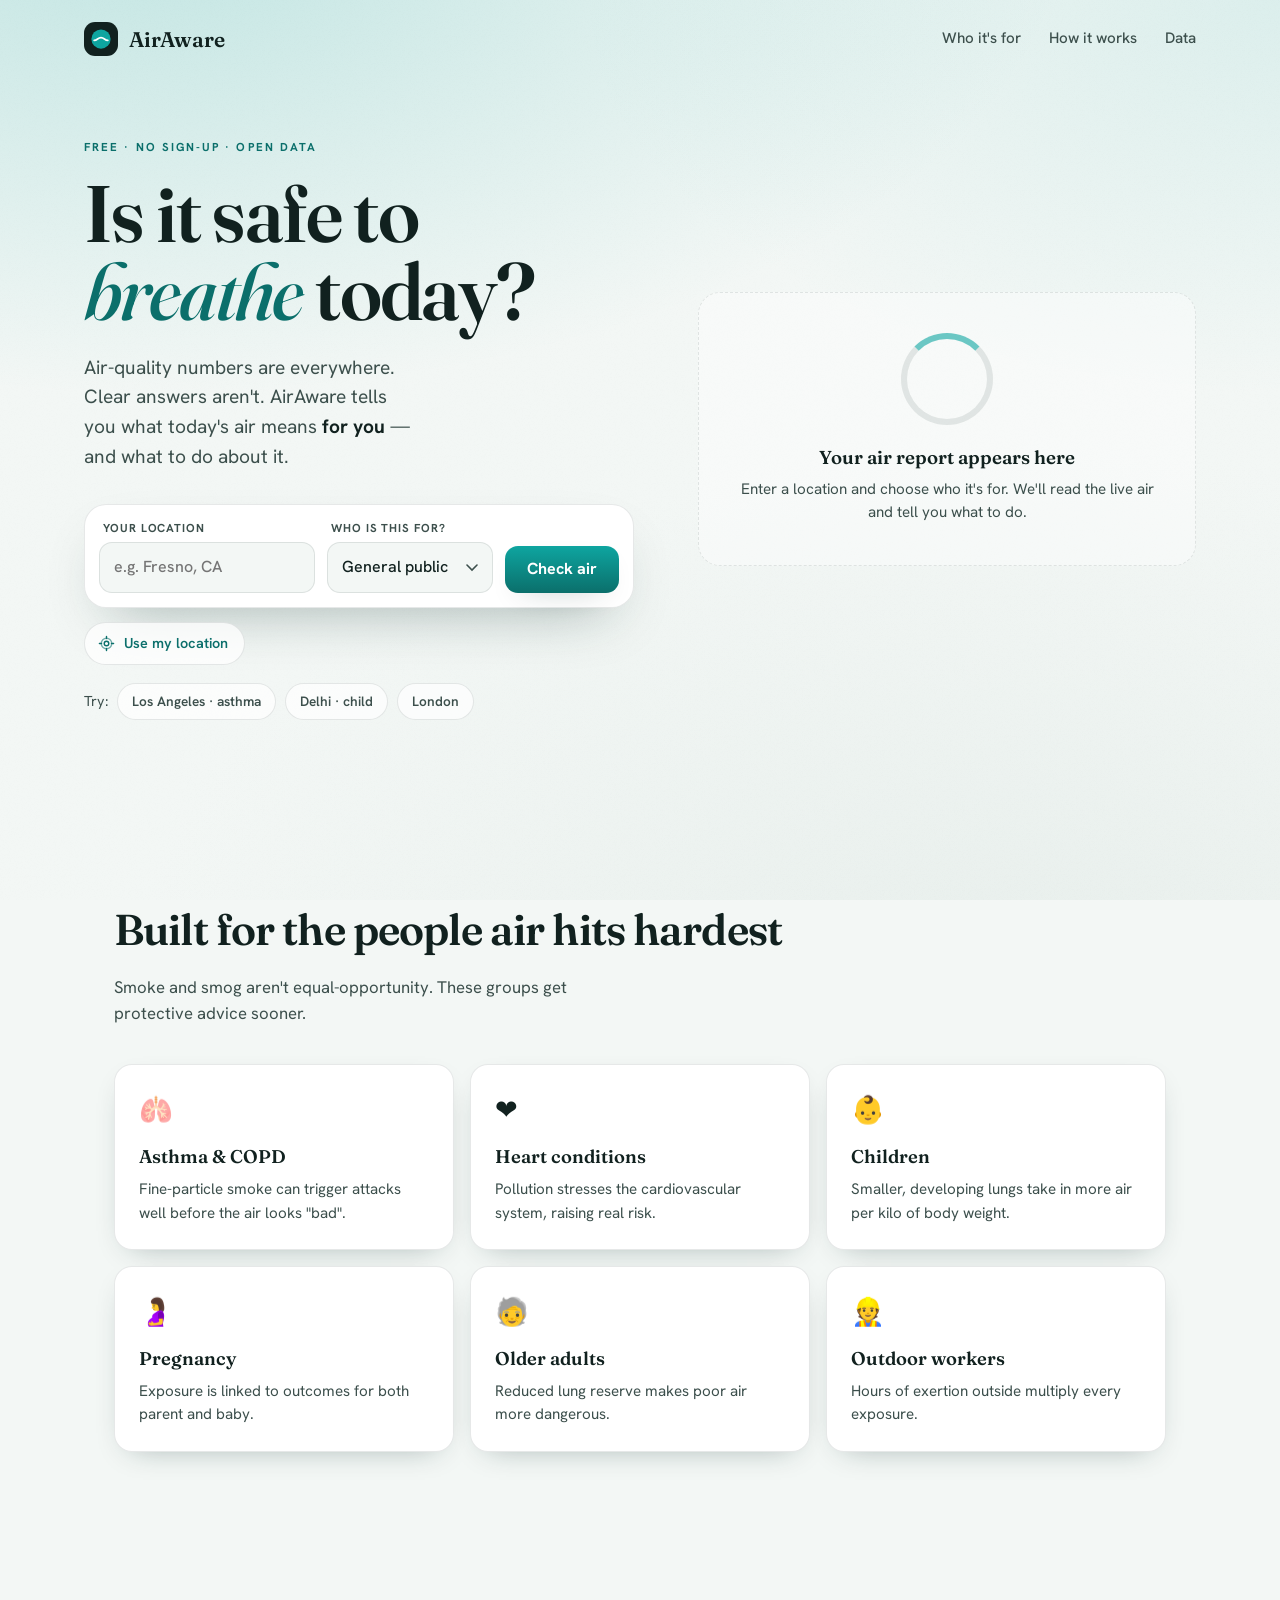
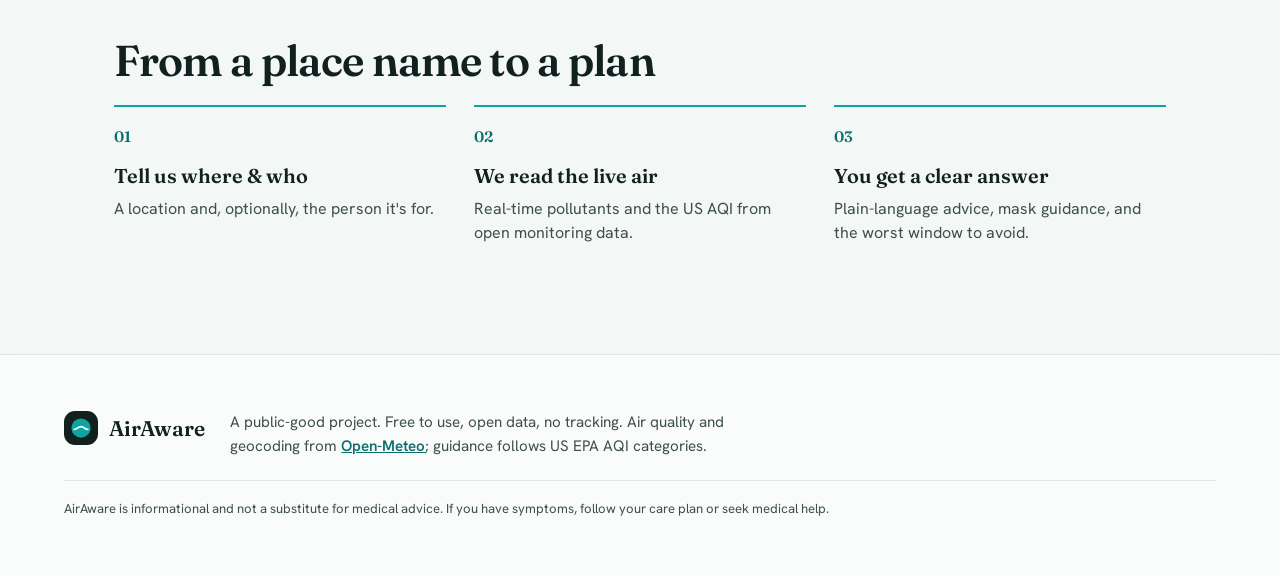
==== docs/standalone.html @ 077fd230 "AirAware: client-side static site for free GitHub Pages hosting Port the app to a fully client-side " ====
<!DOCTYPE html>
<html lang="en">
<head>
  <meta charset="UTF-8" />
  <meta name="viewport" content="width=device-width, initial-scale=1.0" />
  <title>AirAware — Is it safe to breathe today?</title>
  <meta name="description" content="Personalized, plain-language air-quality advice for the people smoke and smog hurt most. Free, no sign-up." />
  <link rel="preconnect" href="https://fonts.googleapis.com" />
  <link rel="preconnect" href="https://fonts.gstatic.com" crossorigin />
  <link href="https://fonts.googleapis.com/css2?family=Fraunces:opsz,wght@9..144,400;9..144,500;9..144,600;9..144,9..144,700&family=Hanken+Grotesk:wght@400;500;600;700&display=swap" rel="stylesheet" />
  <style>
/* AirAware — "calm clarity" aesthetic.
   Editorial serif display (Fraunces) + clean grotesque body (Hanken Grotesk),
   an atmospheric living-air background, and a result card that takes on the
   real AQI category colour. */

:root {
  --ink: #11211f;
  --ink-soft: #3c4f4c;
  --paper: #f3f7f5;
  --paper-2: #e8efec;
  --card: #ffffff;
  --line: rgba(17, 33, 31, 0.10);
  --teal: #0ea5a0;
  --teal-deep: #0b6f6b;
  --shadow: 0 24px 60px -28px rgba(11, 47, 44, 0.42);
  --shadow-sm: 0 10px 30px -18px rgba(11, 47, 44, 0.45);
  --radius: 22px;

  /* AQI category palette (US EPA) */
  --aqi-good: #2f9e6b;
  --aqi-moderate: #d9a400;
  --aqi-usg: #ef8a32;
  --aqi-unhealthy: #e0524f;
  --aqi-veryunhealthy: #8a63d2;
  --aqi-hazardous: #9a4d4a;

  /* current accent — overridden when a result loads */
  --accent: var(--teal);
  --accent-tint: rgba(14, 165, 160, 0.12);
}

* { box-sizing: border-box; }

html { scroll-behavior: smooth; }

body {
  margin: 0;
  font-family: "Hanken Grotesk", system-ui, sans-serif;
  color: var(--ink);
  background: var(--paper);
  line-height: 1.55;
  -webkit-font-smoothing: antialiased;
  overflow-x: hidden;
  position: relative;
  min-height: 100vh;
}

/* Atmospheric background that subtly shifts toward the accent colour */
body::before {
  content: "";
  position: fixed;
  inset: 0;
  z-index: -2;
  background:
    radial-gradient(120% 90% at 12% -10%, color-mix(in srgb, var(--accent) 22%, transparent), transparent 60%),
    radial-gradient(100% 80% at 100% 0%, rgba(14, 165, 160, 0.10), transparent 55%),
    radial-gradient(140% 120% at 80% 110%, var(--paper-2), transparent 50%),
    var(--paper);
  transition: background 1.1s ease;
}
/* Fine grain for depth */
body::after {
  content: "";
  position: fixed;
  inset: 0;
  z-index: -1;
  opacity: 0.5;
  pointer-events: none;
  background-image: url("data:image/svg+xml,%3Csvg xmlns='http://www.w3.org/2000/svg' width='140' height='140'%3E%3Cfilter id='n'%3E%3CfeTurbulence type='fractalNoise' baseFrequency='0.85' numOctaves='2'/%3E%3C/filter%3E%3Crect width='100%25' height='100%25' filter='url(%23n)' opacity='0.035'/%3E%3C/svg%3E");
}

/* Drifting "air" particles */
.air-field { position: fixed; inset: 0; z-index: -1; pointer-events: none; }
.air-field span {
  position: absolute;
  bottom: -8vh;
  width: 10px; height: 10px;
  border-radius: 50%;
  background: radial-gradient(circle at 35% 30%, #fff, color-mix(in srgb, var(--accent) 55%, #fff) 80%);
  opacity: 0.0;
  filter: blur(0.3px);
  animation: rise linear infinite;
}
.air-field span:nth-child(1){ left: 6%;  width: 7px;  animation-duration: 26s; animation-delay: 0s; }
.air-field span:nth-child(2){ left: 18%; width: 12px; animation-duration: 34s; animation-delay: 4s; }
.air-field span:nth-child(3){ left: 29%; width: 5px;  animation-duration: 22s; animation-delay: 9s; }
.air-field span:nth-child(4){ left: 41%; width: 9px;  animation-duration: 30s; animation-delay: 2s; }
.air-field span:nth-child(5){ left: 53%; width: 6px;  animation-duration: 38s; animation-delay: 6s; }
.air-field span:nth-child(6){ left: 64%; width: 11px; animation-duration: 28s; animation-delay: 12s; }
.air-field span:nth-child(7){ left: 73%; width: 5px;  animation-duration: 24s; animation-delay: 3s; }
.air-field span:nth-child(8){ left: 82%; width: 8px;  animation-duration: 33s; animation-delay: 8s; }
.air-field span:nth-child(9){ left: 90%; width: 6px;  animation-duration: 21s; animation-delay: 11s; }
.air-field span:nth-child(10){left: 96%; width: 10px; animation-duration: 36s; animation-delay: 5s; }
@keyframes rise {
  0%   { transform: translateY(0) translateX(0); opacity: 0; }
  10%  { opacity: 0.55; }
  90%  { opacity: 0.4; }
  100% { transform: translateY(-118vh) translateX(28px); opacity: 0; }
}

/* ---------- Header ---------- */
.site-header {
  display: flex; align-items: center; justify-content: space-between;
  padding: 22px clamp(20px, 5vw, 64px);
  max-width: 1240px; margin: 0 auto;
}
.brand { display: inline-flex; align-items: center; gap: 11px; text-decoration: none; color: var(--ink); }
.brand-mark { width: 34px; height: 34px; display: grid; place-items: center;
  background: var(--ink); border-radius: 11px; box-shadow: var(--shadow-sm); }
.brand-mark svg { width: 22px; height: 22px; }
.brand-mark circle { fill: var(--accent); transition: fill .8s ease; }
.brand-mark path { stroke: #fff; stroke-width: 2.4; fill: none; stroke-linecap: round; }
.brand-name { font-family: "Fraunces", serif; font-weight: 600; font-size: 1.32rem; letter-spacing: -0.01em; }
.site-nav { display: flex; gap: 28px; }
.site-nav a { text-decoration: none; color: var(--ink-soft); font-weight: 500; font-size: 0.95rem;
  position: relative; transition: color .2s; }
.site-nav a::after { content:""; position:absolute; left:0; bottom:-5px; height:2px; width:0;
  background: var(--accent); transition: width .25s ease; }
.site-nav a:hover { color: var(--ink); }
.site-nav a:hover::after { width: 100%; }

/* ---------- Hero ---------- */
.hero {
  max-width: 1240px; margin: 0 auto;
  padding: clamp(28px, 5vw, 60px) clamp(20px, 5vw, 64px) clamp(48px, 7vw, 96px);
  display: grid; grid-template-columns: 1.05fr 0.95fr; gap: clamp(28px, 5vw, 72px);
  align-items: center;
}
.eyebrow {
  text-transform: uppercase; letter-spacing: 0.18em; font-size: 0.72rem;
  font-weight: 700; color: var(--teal-deep); margin: 0 0 18px;
  opacity: 0; animation: fade-up .7s ease .05s forwards;
}
.display {
  font-family: "Fraunces", serif; font-weight: 600;
  font-size: clamp(2.7rem, 6.4vw, 5rem); line-height: 0.98; letter-spacing: -0.02em;
  margin: 0 0 22px;
  opacity: 0; animation: fade-up .8s ease .12s forwards;
}
.display em { font-style: italic; font-weight: 500; color: var(--teal-deep);
  font-variation-settings: "opsz" 120; }
.lede {
  font-size: clamp(1.04rem, 1.5vw, 1.22rem); color: var(--ink-soft);
  max-width: 30ch; margin: 0 0 32px;
  opacity: 0; animation: fade-up .8s ease .2s forwards;
}
.lede strong { color: var(--ink); }

.checker {
  display: grid; grid-template-columns: 1.3fr 1fr auto; gap: 12px;
  background: var(--card); padding: 14px; border-radius: var(--radius);
  border: 1px solid var(--line); box-shadow: var(--shadow);
  opacity: 0; animation: fade-up .8s ease .28s forwards;
}
.field { display: flex; flex-direction: column; gap: 6px; text-align: left; min-width: 0; }
.field label { font-size: 0.72rem; font-weight: 700; text-transform: uppercase;
  letter-spacing: 0.08em; color: var(--ink-soft); padding-left: 4px; }
.field input, .field select {
  font: inherit; font-weight: 500; color: var(--ink);
  border: 1px solid var(--line); background: var(--paper);
  border-radius: 13px; padding: 12px 14px; width: 100%;
  transition: border-color .2s, box-shadow .2s; appearance: none;
}
.field select {
  background-image: url("data:image/svg+xml,%3Csvg xmlns='http://www.w3.org/2000/svg' width='12' height='8'%3E%3Cpath d='M1 1l5 5 5-5' stroke='%233c4f4c' stroke-width='1.6' fill='none' stroke-linecap='round'/%3E%3C/svg%3E");
  background-repeat: no-repeat; background-position: right 14px center; padding-right: 34px;
}
.field input:focus, .field select:focus {
  outline: none; border-color: var(--accent);
  box-shadow: 0 0 0 4px var(--accent-tint);
}
.btn-check {
  align-self: end; display: inline-flex; align-items: center; gap: 9px;
  font: inherit; font-weight: 700; color: #fff; cursor: pointer;
  background: linear-gradient(180deg, var(--teal), var(--teal-deep));
  border: none; border-radius: 13px; padding: 13px 22px; height: 47px;
  box-shadow: var(--shadow-sm); transition: transform .15s ease, filter .2s;
  white-space: nowrap;
}
.btn-check:hover { transform: translateY(-2px); filter: brightness(1.05); }
.btn-check:active { transform: translateY(0); }
.btn-spin {
  width: 16px; height: 16px; border-radius: 50%;
  border: 2px solid rgba(255,255,255,0.45); border-top-color: #fff;
  display: none; animation: spin .7s linear infinite;
}
body[data-state="loading"] .btn-spin { display: inline-block; }
body[data-state="loading"] .btn-label { opacity: 0.85; }
@keyframes spin { to { transform: rotate(360deg); } }

.locate-row { display: flex; align-items: center; flex-wrap: wrap; gap: 12px; margin-top: 14px;
  opacity: 0; animation: fade-up .8s ease .32s forwards; }
.btn-locate {
  display: inline-flex; align-items: center; gap: 9px;
  font: inherit; font-size: 0.9rem; font-weight: 600; color: var(--teal-deep);
  background: rgba(255,255,255,0.75); border: 1px solid var(--line);
  border-radius: 999px; padding: 9px 16px 9px 13px; cursor: pointer;
  transition: all .18s ease;
}
.btn-locate:hover { background: #fff; border-color: var(--accent); transform: translateY(-1px); box-shadow: var(--shadow-sm); }
.loc-ico { width: 17px; height: 17px; fill: none; stroke: var(--teal-deep); stroke-width: 2; stroke-linecap: round; }
.loc-ico .loc-ring { opacity: 0.55; }
.btn-locate.is-busy .loc-ico { animation: spin 1s linear infinite; }
.btn-locate.is-busy { pointer-events: none; opacity: 0.8; }
.locate-hint { font-size: 0.85rem; color: var(--ink-soft); }

.quick { display: flex; align-items: center; flex-wrap: wrap; gap: 9px; margin-top: 18px;
  font-size: 0.9rem; color: var(--ink-soft);
  opacity: 0; animation: fade-up .8s ease .36s forwards; }
.chip {
  font: inherit; font-size: 0.85rem; font-weight: 600; color: var(--ink-soft);
  background: rgba(255,255,255,0.7); border: 1px solid var(--line);
  border-radius: 999px; padding: 7px 14px; cursor: pointer;
  transition: all .18s ease;
}
.chip:hover { color: var(--ink); border-color: var(--accent); background: #fff; transform: translateY(-1px); }

/* ---------- Result card ---------- */
.hero-result { opacity: 0; animation: fade-up .9s ease .42s forwards; }

.result-placeholder {
  border: 1.5px dashed var(--line); border-radius: var(--radius);
  background: rgba(255,255,255,0.4); backdrop-filter: blur(2px);
  padding: 40px 34px; text-align: center; color: var(--ink-soft);
}
.result-placeholder .ph-ring {
  width: 92px; height: 92px; margin: 0 auto 18px; border-radius: 50%;
  border: 6px solid var(--line);
  border-top-color: color-mix(in srgb, var(--teal) 60%, transparent);
  animation: spin 3.2s linear infinite;
}
.result-placeholder h3 { font-family: "Fraunces", serif; font-weight: 600; margin: 0 0 6px; color: var(--ink); }
.result-placeholder p { margin: 0; font-size: 0.95rem; }

.card {
  background: var(--card); border-radius: var(--radius);
  border: 1px solid var(--line); box-shadow: var(--shadow);
  overflow: hidden; animation: card-in .55s cubic-bezier(.2,.7,.2,1) both;
}
@keyframes card-in { from { opacity: 0; transform: translateY(16px) scale(.985); } to { opacity: 1; transform: none; } }

.card-top {
  display: flex; gap: 22px; align-items: center;
  padding: 26px 28px;
  background:
    linear-gradient(180deg, color-mix(in srgb, var(--accent) 14%, #fff), #fff);
  border-bottom: 1px solid var(--line);
}
.gauge { position: relative; flex: 0 0 auto; width: 116px; height: 116px; }
.gauge svg { width: 100%; height: 100%; transform: rotate(-90deg); }
.gauge .track { fill: none; stroke: var(--accent-tint); stroke-width: 11; }
.gauge .value { fill: none; stroke: var(--accent); stroke-width: 11; stroke-linecap: round;
  transition: stroke-dashoffset 1s cubic-bezier(.2,.8,.2,1); }
.gauge-num {
  position: absolute; inset: 0; display: grid; place-content: center; text-align: center;
}
.gauge-num b { font-family: "Fraunces", serif; font-size: 2.1rem; font-weight: 600; line-height: 1; }
.gauge-num small { display: block; font-size: 0.62rem; letter-spacing: 0.14em;
  text-transform: uppercase; color: var(--ink-soft); margin-top: 3px; }
.card-head h2 { margin: 0 0 4px; font-size: 1.06rem; font-weight: 700; }
.card-head .place { color: var(--ink-soft); }
.category-pill {
  display: inline-block; margin-top: 12px; padding: 5px 13px; border-radius: 999px;
  font-size: 0.8rem; font-weight: 700; color: #fff;
  background: var(--accent); box-shadow: var(--shadow-sm);
}

.card-body { padding: 22px 28px 26px; }
.headline { font-family: "Fraunces", serif; font-size: 1.28rem; font-weight: 600;
  margin: 0 0 10px; letter-spacing: -0.01em; }
.action { margin: 0 0 18px; color: var(--ink-soft); }
.meta { display: flex; flex-wrap: wrap; gap: 10px; margin-bottom: 18px; }
.tag {
  display: inline-flex; align-items: center; gap: 7px;
  font-size: 0.85rem; font-weight: 600; color: var(--ink-soft);
  background: var(--paper); border: 1px solid var(--line);
  padding: 8px 13px; border-radius: 12px;
}
.tag.mask { color: #7a2e2c; background: #fdeceb; border-color: #f6cfcd; }
.tag .dot { width: 9px; height: 9px; border-radius: 50%; background: var(--accent); }

.bars { display: grid; gap: 10px; margin-top: 4px; }
.bar-row { display: grid; grid-template-columns: 116px 1fr 56px; align-items: center; gap: 12px; }
.bar-row .name { font-size: 0.78rem; color: var(--ink-soft); font-weight: 600; }
.bar-track { height: 9px; background: var(--paper-2); border-radius: 999px; overflow: hidden; }
.bar-fill { display: block; height: 100%; border-radius: 999px; width: 0; min-width: 6px;
  background: linear-gradient(90deg, color-mix(in srgb, var(--accent) 50%, #fff), var(--accent));
  transition: width .9s cubic-bezier(.2,.8,.2,1); }
.bar-row .val { font-size: 0.76rem; color: var(--ink-soft); text-align: right; font-variant-numeric: tabular-nums; }
.bars-title { font-size: 0.72rem; text-transform: uppercase; letter-spacing: 0.1em;
  font-weight: 700; color: var(--ink-soft); margin: 4px 0 12px; }

.card-foot { font-size: 0.78rem; color: var(--ink-soft); padding: 14px 28px 22px; border-top: 1px solid var(--line); }

.error-card {
  background: #fff; border: 1px solid #f3d4d2; border-left: 5px solid var(--aqi-unhealthy);
  border-radius: 16px; padding: 22px 24px; box-shadow: var(--shadow-sm);
  animation: card-in .4s ease both;
}
.error-card h3 { margin: 0 0 6px; font-family: "Fraunces", serif; color: #8a2b29; }
.error-card p { margin: 0; color: var(--ink-soft); }

/* ---------- Sections ---------- */
section.who, section.how { max-width: 1180px; margin: 0 auto; padding: clamp(40px, 7vw, 88px) clamp(20px, 5vw, 64px); }
.section-title { font-family: "Fraunces", serif; font-weight: 600; letter-spacing: -0.02em;
  font-size: clamp(1.8rem, 3.4vw, 2.7rem); margin: 0 0 10px; }
.section-sub { color: var(--ink-soft); max-width: 56ch; margin: 0 0 38px; font-size: 1.05rem; }

.who-grid { list-style: none; padding: 0; margin: 0;
  display: grid; grid-template-columns: repeat(3, 1fr); gap: 16px; }
.who-grid li { background: var(--card); border: 1px solid var(--line); border-radius: 18px;
  padding: 24px; box-shadow: var(--shadow-sm); transition: transform .2s ease, box-shadow .2s ease; }
.who-grid li:hover { transform: translateY(-4px); box-shadow: var(--shadow); }
.who-ico { font-size: 1.7rem; }
.who-grid h3 { font-family: "Fraunces", serif; font-weight: 600; margin: 12px 0 6px; font-size: 1.15rem; }
.who-grid p { margin: 0; color: var(--ink-soft); font-size: 0.95rem; }

.steps { list-style: none; padding: 0; margin: 0;
  display: grid; grid-template-columns: repeat(3, 1fr); gap: 28px; counter-reset: s; }
.steps li { position: relative; padding-top: 18px; border-top: 2px solid var(--accent); }
.step-n { font-family: "Fraunces", serif; font-weight: 600; color: var(--teal-deep); font-size: 0.95rem; }
.steps h3 { font-family: "Fraunces", serif; font-weight: 600; margin: 10px 0 6px; font-size: 1.25rem; }
.steps p { margin: 0; color: var(--ink-soft); }

/* ---------- Footer ---------- */
.site-footer { border-top: 1px solid var(--line); background: rgba(255,255,255,0.55); backdrop-filter: blur(4px);
  margin-top: 20px; padding: clamp(34px, 5vw, 56px) clamp(20px, 5vw, 64px); }
.foot-main { max-width: 1180px; margin: 0 auto; display: flex; gap: 26px; align-items: flex-start; flex-wrap: wrap; }
.brand--foot { flex: 0 0 auto; }
.foot-note { margin: 0; max-width: 60ch; color: var(--ink-soft); font-size: 0.95rem; }
.foot-note a { color: var(--teal-deep); font-weight: 600; }
.disclaimer { max-width: 1180px; margin: 22px auto 0; font-size: 0.82rem; color: var(--ink-soft);
  border-top: 1px solid var(--line); padding-top: 18px; }

@keyframes fade-up { from { opacity: 0; transform: translateY(14px); } to { opacity: 1; transform: none; } }

/* ---------- Responsive ---------- */
@media (max-width: 900px) {
  .hero { grid-template-columns: 1fr; }
  .checker { grid-template-columns: 1fr 1fr; }
  .btn-check { grid-column: 1 / -1; justify-content: center; }
  .who-grid, .steps { grid-template-columns: 1fr 1fr; }
  .site-nav { display: none; }
}
@media (max-width: 560px) {
  .checker { grid-template-columns: 1fr; }
  .who-grid, .steps { grid-template-columns: 1fr; }
  .bar-row { grid-template-columns: 92px 1fr 48px; }
  .card-top { flex-direction: column; text-align: center; }
}

@media (prefers-reduced-motion: reduce) {
  *, *::before, *::after { animation-duration: .001s !important; transition-duration: .001s !important; }
  .air-field { display: none; }
}

</style>
  <link rel="icon" href="data:image/svg+xml,%3Csvg xmlns='http://www.w3.org/2000/svg' viewBox='0 0 32 32'%3E%3Ccircle cx='16' cy='16' r='14' fill='%230ea5a0'/%3E%3Cpath d='M6 18c5 0 5-4 10-4s5 4 10 4' stroke='white' stroke-width='2.4' fill='none' stroke-linecap='round'/%3E%3C/svg%3E" />
</head>
<body data-state="idle">
  <div class="air-field" aria-hidden="true">
    <span></span><span></span><span></span><span></span><span></span>
    <span></span><span></span><span></span><span></span><span></span>
  </div>

  <header class="site-header">
    <a class="brand" href="./">
      <span class="brand-mark" aria-hidden="true">
        <svg viewBox="0 0 32 32"><circle cx="16" cy="16" r="14"/><path d="M6 18c5 0 5-4 10-4s5 4 10 4"/></svg>
      </span>
      <span class="brand-name">AirAware</span>
    </a>
    <nav class="site-nav">
      <a href="#who">Who it's for</a>
      <a href="#how">How it works</a>
      <a href="#trust">Data</a>
    </nav>
  </header>

  <main>
    <section class="hero">
      <div class="hero-copy">
        <p class="eyebrow">Free · No sign-up · Open data</p>
        <h1 class="display">Is it safe to<br /><em>breathe</em> today?</h1>
        <p class="lede">
          Air-quality numbers are everywhere. Clear answers aren't. AirAware tells
          you what today's air means <strong>for you</strong> — and what to do
          about it.
        </p>

        <form id="check-form" class="checker" autocomplete="off">
          <div class="field field--place">
            <label for="location">Your location</label>
            <input id="location" name="location" type="text"
                   placeholder="e.g. Fresno, CA" required />
          </div>
          <div class="field field--group">
            <label for="group">Who is this for?</label>
            <select id="group" name="group">
              <option value="general">General public</option>
              <option value="respiratory">Asthma / COPD</option>
              <option value="heart">Heart condition</option>
              <option value="older_adult">Older adult</option>
              <option value="pregnant">Pregnant</option>
              <option value="child">Child</option>
              <option value="outdoor_worker">Outdoor worker</option>
            </select>
          </div>
          <button type="submit" class="btn-check">
            <span class="btn-label">Check air</span>
            <span class="btn-spin" aria-hidden="true"></span>
          </button>
        </form>

        <div class="locate-row">
          <button id="locate" class="btn-locate" type="button">
            <svg viewBox="0 0 24 24" aria-hidden="true" class="loc-ico">
              <circle cx="12" cy="12" r="3.2"></circle>
              <path d="M12 2v3M12 19v3M2 12h3M19 12h3"></path>
              <circle cx="12" cy="12" r="7.4" class="loc-ring"></circle>
            </svg>
            <span class="locate-label">Use my location</span>
          </button>
          <span class="locate-hint" id="locate-hint"></span>
        </div>

        <div class="quick">
          <span>Try:</span>
          <button class="chip" data-loc="Los Angeles" data-group="respiratory">Los Angeles · asthma</button>
          <button class="chip" data-loc="Delhi" data-group="child">Delhi · child</button>
          <button class="chip" data-loc="London" data-group="general">London</button>
        </div>
      </div>

      <div class="hero-result" id="result" aria-live="polite">
        <!-- The result card and placeholder are rendered here by app.js -->
      </div>
    </section>

    <section class="who" id="who">
      <h2 class="section-title">Built for the people air hits hardest</h2>
      <p class="section-sub">Smoke and smog aren't equal-opportunity. These groups get protective advice sooner.</p>
      <ul class="who-grid">
        <li><span class="who-ico">🫁</span><h3>Asthma &amp; COPD</h3><p>Fine-particle smoke can trigger attacks well before the air looks "bad".</p></li>
        <li><span class="who-ico">❤️</span><h3>Heart conditions</h3><p>Pollution stresses the cardiovascular system, raising real risk.</p></li>
        <li><span class="who-ico">👶</span><h3>Children</h3><p>Smaller, developing lungs take in more air per kilo of body weight.</p></li>
        <li><span class="who-ico">🤰</span><h3>Pregnancy</h3><p>Exposure is linked to outcomes for both parent and baby.</p></li>
        <li><span class="who-ico">🧓</span><h3>Older adults</h3><p>Reduced lung reserve makes poor air more dangerous.</p></li>
        <li><span class="who-ico">👷</span><h3>Outdoor workers</h3><p>Hours of exertion outside multiply every exposure.</p></li>
      </ul>
    </section>

    <section class="how" id="how">
      <h2 class="section-title">From a place name to a plan</h2>
      <ol class="steps">
        <li><span class="step-n">01</span><h3>Tell us where &amp; who</h3><p>A location and, optionally, the person it's for.</p></li>
        <li><span class="step-n">02</span><h3>We read the live air</h3><p>Real-time pollutants and the US AQI from open monitoring data.</p></li>
        <li><span class="step-n">03</span><h3>You get a clear answer</h3><p>Plain-language advice, mask guidance, and the worst window to avoid.</p></li>
      </ol>
    </section>
  </main>

  <footer class="site-footer" id="trust">
    <div class="foot-main">
      <div class="brand brand--foot">
        <span class="brand-mark" aria-hidden="true">
          <svg viewBox="0 0 32 32"><circle cx="16" cy="16" r="14"/><path d="M6 18c5 0 5-4 10-4s5 4 10 4"/></svg>
        </span>
        <span class="brand-name">AirAware</span>
      </div>
      <p class="foot-note">
        A public-good project. Free to use, open data, no tracking. Air quality
        and geocoding from <a href="https://open-meteo.com/" rel="noopener" target="_blank">Open-Meteo</a>;
        guidance follows US EPA AQI categories.
      </p>
    </div>
    <p class="disclaimer">
      AirAware is informational and not a substitute for medical advice. If you
      have symptoms, follow your care plan or seek medical help.
    </p>
  </footer>

  <script>
// AirAware — fully client-side. Calls free, key-less, CORS-enabled APIs
// directly from the browser so the whole app can be hosted as static files.
//
// Data: Open-Meteo (air quality + geocoding) and BigDataCloud (reverse geocode).
// The risk model mirrors src/airaware/advice.py (US EPA AQI categories with a
// one-band escalation for sensitive groups).

const GEOCODE_URL = "https://geocoding-api.open-meteo.com/v1/search";
const AIR_URL = "https://air-quality-api.open-meteo.com/v1/air-quality";
const REVERSE_URL = "https://api.bigdatacloud.net/data/reverse-geocode-client";

const POLLUTANTS = ["pm2_5", "pm10", "ozone", "nitrogen_dioxide", "sulphur_dioxide", "carbon_monoxide"];

const CONCERN_REFERENCE = {
  pm2_5: 35, pm10: 150, ozone: 100,
  nitrogen_dioxide: 200, sulphur_dioxide: 100, carbon_monoxide: 10000,
};

const POLLUTANT_NAMES = {
  pm2_5: "fine particles (PM2.5) — typical of wildfire smoke",
  pm10: "coarse particles (PM10) — dust/smoke",
  ozone: "ground-level ozone (smog)",
  nitrogen_dioxide: "nitrogen dioxide (traffic pollution)",
  sulphur_dioxide: "sulfur dioxide",
  carbon_monoxide: "carbon monoxide",
};

const COUNTRY_ALIASES = {
  uk: "GB", "u.k": "GB", britain: "GB", "great britain": "GB",
  "united kingdom": "GB", england: "GB", scotland: "GB", wales: "GB",
  usa: "US", "u.s": "US", "u.s.a": "US", america: "US", "united states": "US",
  uae: "AE", holland: "NL", "south korea": "KR", "north korea": "KP",
};

const US_STATES = {
  al: "alabama", ak: "alaska", az: "arizona", ar: "arkansas", ca: "california",
  co: "colorado", ct: "connecticut", de: "delaware", fl: "florida", ga: "georgia",
  hi: "hawaii", id: "idaho", il: "illinois", in: "indiana", ia: "iowa",
  ks: "kansas", ky: "kentucky", la: "louisiana", me: "maine", md: "maryland",
  ma: "massachusetts", mi: "michigan", mn: "minnesota", ms: "mississippi",
  mo: "missouri", mt: "montana", ne: "nebraska", nv: "nevada", nh: "new hampshire",
  nj: "new jersey", nm: "new mexico", ny: "new york", nc: "north carolina",
  nd: "north dakota", oh: "ohio", ok: "oklahoma", or: "oregon", pa: "pennsylvania",
  ri: "rhode island", sc: "south carolina", sd: "south dakota", tn: "tennessee",
  tx: "texas", ut: "utah", vt: "vermont", va: "virginia", wa: "washington",
  wv: "west virginia", wi: "wisconsin", wy: "wyoming", dc: "district of columbia",
};

// ---------- data layer ----------

class LookupError extends Error {}

async function getJSON(url) {
  const res = await fetch(url);
  if (!res.ok) throw new Error(`HTTP ${res.status}`);
  return res.json();
}

function placeLabel(p) {
  const parts = [p.name];
  if (p.admin1 && p.admin1 !== p.name) parts.push(p.admin1);
  if (p.country) parts.push(p.country);
  return parts.join(", ");
}

function candidateFields(r) {
  const out = new Set();
  ["name", "admin1", "admin2", "admin3", "country", "country_code"].forEach((k) => {
    if (r[k]) out.add(String(r[k]).toLowerCase());
  });
  return out;
}

function hintScore(hint, fields, cc) {
  hint = hint.toLowerCase().trim().replace(/\.+$/, "");
  if (!hint) return 0;
  if (fields.has(hint)) return 3;
  if (COUNTRY_ALIASES[hint] && COUNTRY_ALIASES[hint].toLowerCase() === cc) return 3;
  if (US_STATES[hint] && fields.has(US_STATES[hint])) return 3;
  for (const f of fields) if (f.includes(hint)) return 1;
  return 0;
}

function bestMatch(results, hints) {
  if (!results.length) return null;
  if (!hints.length) return results[0];
  let best = null, bestKey = [-1, -1];
  for (const r of results) {
    const fields = candidateFields(r);
    const cc = String(r.country_code || "").toLowerCase();
    const score = hints.reduce((s, h) => s + hintScore(h, fields, cc), 0);
    const key = [score, r.population || 0];
    if (key[0] > bestKey[0] || (key[0] === bestKey[0] && key[1] > bestKey[1])) {
      best = r; bestKey = key;
    }
  }
  return bestKey[0] > 0 ? best : results[0];
}

function attempts(query) {
  query = query.trim();
  if (query.includes(",")) {
    const parts = query.split(",").map((p) => p.trim()).filter(Boolean);
    return [[parts[0], parts.slice(1)]];
  }
  const toks = query.split(/\s+/);
  const out = [[query, []]];
  if (toks.length > 1) {
    out.push([toks.slice(0, -1).join(" "), [toks[toks.length - 1]]]);
    out.push([toks[0], toks.slice(1)]);
  }
  return out;
}

async function search(name) {
  const q = new URLSearchParams({ name, count: 10, language: "en", format: "json" });
  const d = await getJSON(`${GEOCODE_URL}?${q}`);
  return d.results || [];
}

async function geocode(query) {
  for (const [name, hints] of attempts(query)) {
    const results = await search(name);
    const m = bestMatch(results, hints);
    if (m) {
      return {
        name: m.name, admin1: m.admin1 || null, country: m.country_code || null,
        latitude: m.latitude, longitude: m.longitude,
      };
    }
  }
  throw new LookupError(`Couldn't find a place called “${query}”.`);
}

async function reverseGeocode(lat, lon) {
  try {
    const q = new URLSearchParams({ latitude: lat, longitude: lon, localityLanguage: "en" });
    const d = await getJSON(`${REVERSE_URL}?${q}`);
    const name = d.city || d.locality || d.principalSubdivision;
    return {
      name: name || "Your location",
      admin1: d.principalSubdivision || null,
      country: d.countryCode || null,
      latitude: lat, longitude: lon,
    };
  } catch (e) {
    return { name: "Your location", admin1: null, country: null, latitude: lat, longitude: lon };
  }
}

function dominant(pollutants) {
  let best = null, bestRatio = -1;
  for (const [k, v] of Object.entries(pollutants)) {
    if (v == null) continue;
    const ratio = v / (CONCERN_REFERENCE[k] || 100);
    if (ratio > bestRatio) { bestRatio = ratio; best = k; }
  }
  return best;
}

function peakWindow(hourly) {
  const times = hourly.time || [];
  const aqis = hourly.us_aqi || [];
  let peak = -1, peakT = null;
  for (let i = 0; i < Math.min(24, times.length); i++) {
    if (aqis[i] != null && aqis[i] > peak) { peak = aqis[i]; peakT = times[i]; }
  }
  if (peakT == null || peak <= 75) return null;
  const hh = peakT.split("T").pop();
  return `around ${hh} (US AQI ~${Math.round(peak)})`;
}

async function airQuality(lat, lon) {
  const q = new URLSearchParams({
    latitude: lat, longitude: lon,
    current: ["us_aqi", ...POLLUTANTS].join(","),
    hourly: "us_aqi", forecast_days: 1, timezone: "auto",
  });
  const d = await getJSON(`${AIR_URL}?${q}`);
  const cur = d.current || {};
  if (cur.us_aqi == null) throw new Error("No US AQI for this location.");
  const pollutants = {};
  POLLUTANTS.forEach((k) => { if (cur[k] != null) pollutants[k] = cur[k]; });
  return {
    aqi: Math.round(cur.us_aqi),
    pollutants,
    dominant_pollutant: dominant(pollutants),
    time: cur.time || "",
    peak_window: peakWindow(d.hourly || {}),
  };
}

// ---------- advice model (mirrors advice.py) ----------

const AQI_CATEGORIES = [
  [50, "Good"], [100, "Moderate"], [150, "Unhealthy for Sensitive Groups"],
  [200, "Unhealthy"], [300, "Very Unhealthy"], [500, "Hazardous"],
];
const SENSITIVE = new Set(["respiratory", "heart", "older_adult", "pregnant", "child", "outdoor_worker"]);
const RISK_ORDER = ["none", "low", "moderate", "high", "very_high", "severe"];
const RISK_ADVICE = {
  none: ["Air quality is good.", "Enjoy normal outdoor activity.", false],
  low: ["Air quality is acceptable.", "Fine for most; if you're unusually sensitive, watch for symptoms.", false],
  moderate: ["Air quality may affect you.", "Reduce prolonged or heavy outdoor exertion; take breaks indoors.", false],
  high: ["Air quality is unhealthy for you.", "Avoid outdoor exertion. Keep windows closed; run a purifier if you have one. Wear a well-fitted N95 if you must go out.", true],
  very_high: ["Air quality is very unhealthy.", "Stay indoors with windows closed and air filtered. Avoid all outdoor exertion. Wear an N95 outdoors. Have rescue medication on hand.", true],
  severe: ["Air quality is hazardous — a health emergency.", "Stay indoors with filtered air. Do not go outside unless necessary; wear an N95 if you must. Seek medical help for any breathing difficulty.", true],
};

function category(aqi) {
  for (const [upper, label] of AQI_CATEGORIES) if (aqi <= upper) return label;
  return "Hazardous";
}

function baseRisk(aqi) {
  if (aqi <= 50) return "none";
  if (aqi <= 100) return "low";
  if (aqi <= 150) return "moderate";
  if (aqi <= 200) return "high";
  if (aqi <= 300) return "very_high";
  return "severe";
}

function personalRisk(aqi, group) {
  let level = baseRisk(aqi);
  if (SENSITIVE.has(group) && level !== "severe") {
    level = RISK_ORDER[Math.min(RISK_ORDER.indexOf(level) + 1, RISK_ORDER.length - 1)];
  }
  return level;
}

function advise(reading, group) {
  const risk = personalRisk(reading.aqi, group);
  const [headline, action, wear_mask] = RISK_ADVICE[risk];
  return {
    aqi: reading.aqi,
    category: category(reading.aqi),
    group,
    risk,
    headline,
    action,
    wear_mask,
    dominant_pollutant: reading.dominant_pollutant
      ? POLLUTANT_NAMES[reading.dominant_pollutant] || reading.dominant_pollutant
      : null,
    peak_window: reading.peak_window,
    pollutants: reading.pollutants,
    observed_at: reading.time,
  };
}

async function adviceForPlace(place, group) {
  const reading = await airQuality(place.latitude, place.longitude);
  return { ...advise(reading, group), location: placeLabel(place) };
}

// ---------- rendering ----------

const CATEGORY_ACCENT = {
  "Good": ["#2f9e6b", "rgba(47,158,107,0.13)"],
  "Moderate": ["#caa000", "rgba(217,164,0,0.15)"],
  "Unhealthy for Sensitive Groups": ["#ef8a32", "rgba(239,138,50,0.15)"],
  "Unhealthy": ["#e0524f", "rgba(224,82,79,0.14)"],
  "Very Unhealthy": ["#8a63d2", "rgba(138,99,210,0.15)"],
  "Hazardous": ["#9a4d4a", "rgba(154,77,74,0.16)"],
};

const POLLUTANT_META = {
  pm2_5: ["PM2.5", 35, "µg/m³"], pm10: ["PM10", 150, "µg/m³"], ozone: ["Ozone", 100, "µg/m³"],
  nitrogen_dioxide: ["NO₂", 200, "µg/m³"], sulphur_dioxide: ["SO₂", 100, "µg/m³"],
  carbon_monoxide: ["CO", 10000, "µg/m³"],
};

const form = document.getElementById("check-form");
const resultEl = document.getElementById("result");
const locInput = document.getElementById("location");
const groupSelect = document.getElementById("group");

function setAccent(cat) {
  const [accent, tint] = CATEGORY_ACCENT[cat] || CATEGORY_ACCENT["Good"];
  document.documentElement.style.setProperty("--accent", accent);
  document.documentElement.style.setProperty("--accent-tint", tint);
}

function esc(s) {
  return String(s).replace(/[&<>"']/g, (c) =>
    ({ "&": "&amp;", "<": "&lt;", ">": "&gt;", '"': "&quot;", "'": "&#39;" }[c]));
}

function placeholder() {
  resultEl.innerHTML = `
    <div class="result-placeholder">
      <div class="ph-ring"></div>
      <h3>Your air report appears here</h3>
      <p>Enter a location and choose who it's for. We'll read the live air and tell you what to do.</p>
    </div>`;
}

function renderError(msg) {
  resultEl.innerHTML = `<div class="error-card"><h3>Hmm.</h3><p>${esc(msg)}</p></div>`;
}

function ringDash(aqi) {
  const R = 52;
  const c = 2 * Math.PI * R;
  const frac = Math.max(0.04, Math.min(1, aqi / 300));
  return { c, offset: c * (1 - frac) };
}

function groupLabel(g) {
  return ({
    general: "the general public", respiratory: "asthma / COPD", heart: "a heart condition",
    older_adult: "an older adult", pregnant: "pregnancy", child: "a child",
    outdoor_worker: "outdoor work",
  })[g] || g;
}

function pollutantBars(pollutants) {
  const rows = Object.entries(pollutants)
    .filter(([k]) => POLLUTANT_META[k])
    .map(([k, v]) => {
      const [name, ref, unit] = POLLUTANT_META[k];
      return { name, v, unit, pct: Math.max(2, Math.min(100, (v / ref) * 100)) };
    })
    .sort((a, b) => b.pct - a.pct);
  if (!rows.length) return "";
  return `
    <div class="bars-title">Pollutants (share of their concern level)</div>
    <div class="bars">
      ${rows.map((r) => `
        <div class="bar-row">
          <span class="name">${esc(r.name)}</span>
          <span class="bar-track"><span class="bar-fill" style="width:${r.pct.toFixed(0)}%"></span></span>
          <span class="val">${r.v}<span style="opacity:.6"> ${esc(r.unit)}</span></span>
        </div>`).join("")}
    </div>`;
}

function renderResult(d) {
  setAccent(d.category);
  const { c, offset } = ringDash(d.aqi);
  const maskTag = d.wear_mask ? `<span class="tag mask">😷 Wear an N95 outdoors</span>` : "";
  const domTag = d.dominant_pollutant ? `<span class="tag"><span class="dot"></span>${esc(d.dominant_pollutant)}</span>` : "";
  const peakTag = d.peak_window ? `<span class="tag">⏱ Worst ${esc(d.peak_window)}</span>` : "";

  resultEl.innerHTML = `
    <article class="card">
      <div class="card-top">
        <div class="gauge">
          <svg viewBox="0 0 120 120">
            <circle class="track" cx="60" cy="60" r="52"></circle>
            <circle class="value" cx="60" cy="60" r="52"
              stroke-dasharray="${c.toFixed(1)}" stroke-dashoffset="${c.toFixed(1)}"></circle>
          </svg>
          <div class="gauge-num"><b>${d.aqi}</b><small>US AQI</small></div>
        </div>
        <div class="card-head">
          <h2>${esc(d.location)}</h2>
          <div class="place">Air report · for ${esc(groupLabel(d.group))}</div>
          <span class="category-pill">${esc(d.category)}</span>
        </div>
      </div>
      <div class="card-body">
        <p class="headline">${esc(d.headline)}</p>
        <p class="action">${esc(d.action)}</p>
        <div class="meta">${maskTag}${domTag}${peakTag}</div>
        ${pollutantBars(d.pollutants)}
      </div>
      <div class="card-foot">Live reading${d.observed_at ? " · " + esc(d.observed_at.replace("T", " ")) : ""} · informational, not medical advice.</div>
    </article>`;

  requestAnimationFrame(() => {
    const v = resultEl.querySelector(".gauge .value");
    if (v) v.style.strokeDashoffset = offset.toFixed(1);
  });
}

// ---------- flows ----------

async function withLoading(fn) {
  document.body.dataset.state = "loading";
  try {
    renderResult(await fn());
  } catch (e) {
    if (e instanceof LookupError) renderError(e.message);
    else renderError("Couldn't reach the air-quality service. Check your connection and try again.");
  } finally {
    document.body.dataset.state = "idle";
  }
}

function check(location, group) {
  withLoading(async () => adviceForPlace(await geocode(location), group));
}

function checkCoords(lat, lon, group) {
  withLoading(async () => adviceForPlace(await reverseGeocode(lat, lon), group));
}

const locateBtn = document.getElementById("locate");
const locateHint = document.getElementById("locate-hint");

function useMyLocation() {
  if (!("geolocation" in navigator)) {
    locateHint.textContent = "Geolocation isn't supported on this device.";
    return;
  }
  locateBtn.classList.add("is-busy");
  locateHint.textContent = "Locating…";
  navigator.geolocation.getCurrentPosition(
    (pos) => {
      locateBtn.classList.remove("is-busy");
      locateHint.textContent = "";
      checkCoords(+pos.coords.latitude.toFixed(4), +pos.coords.longitude.toFixed(4), groupSelect.value);
      document.querySelector(".hero-result").scrollIntoView({ behavior: "smooth", block: "nearest" });
    },
    (err) => {
      locateBtn.classList.remove("is-busy");
      locateHint.textContent = err.code === err.PERMISSION_DENIED
        ? "Location permission denied — type a place instead."
        : "Couldn't get your location — type a place instead.";
    },
    { enableHighAccuracy: true, timeout: 10000, maximumAge: 300000 }
  );
}

locateBtn.addEventListener("click", useMyLocation);

form.addEventListener("submit", (e) => {
  e.preventDefault();
  const loc = locInput.value.trim();
  if (!loc) { locInput.focus(); return; }
  check(loc, groupSelect.value);
});

document.querySelectorAll(".chip").forEach((chip) => {
  chip.addEventListener("click", () => {
    locInput.value = chip.dataset.loc;
    groupSelect.value = chip.dataset.group;
    check(chip.dataset.loc, chip.dataset.group);
    document.querySelector(".hero-result").scrollIntoView({ behavior: "smooth", block: "nearest" });
  });
});

placeholder();

</script>
</body>
</html>
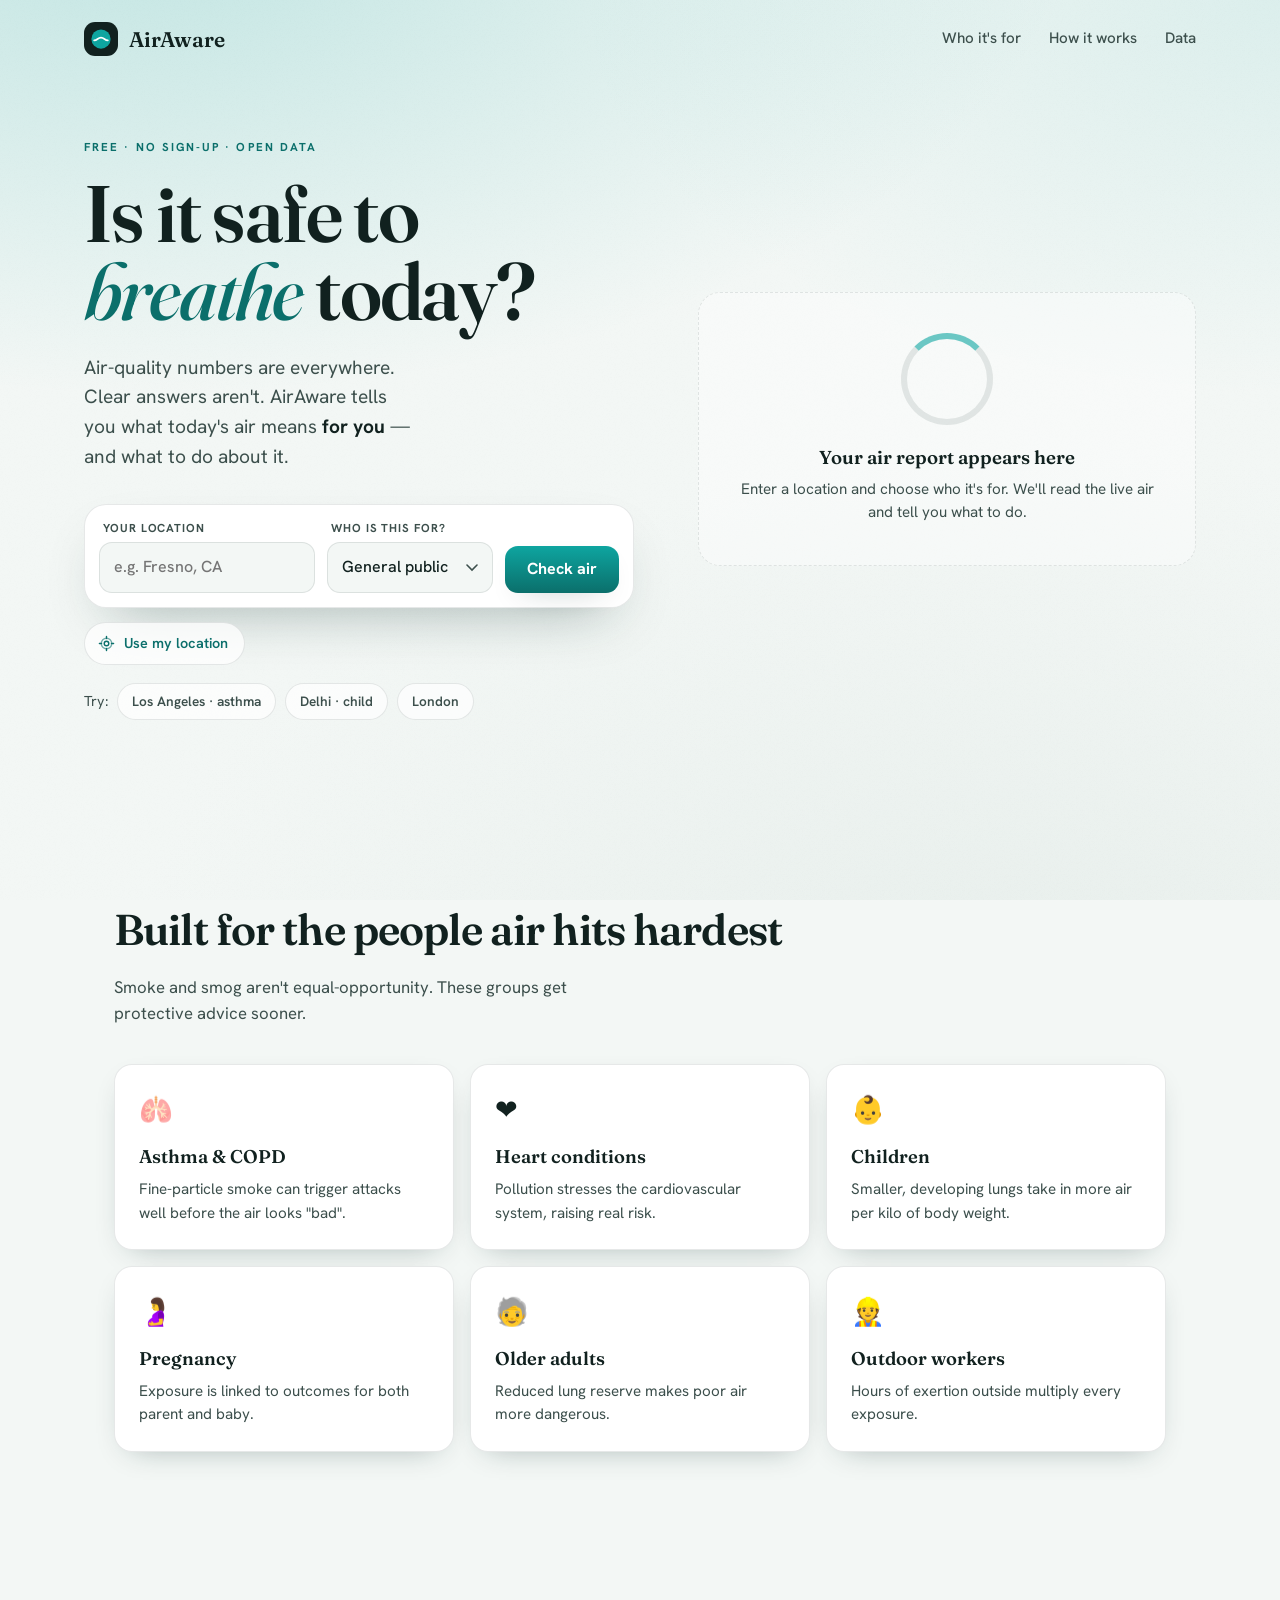
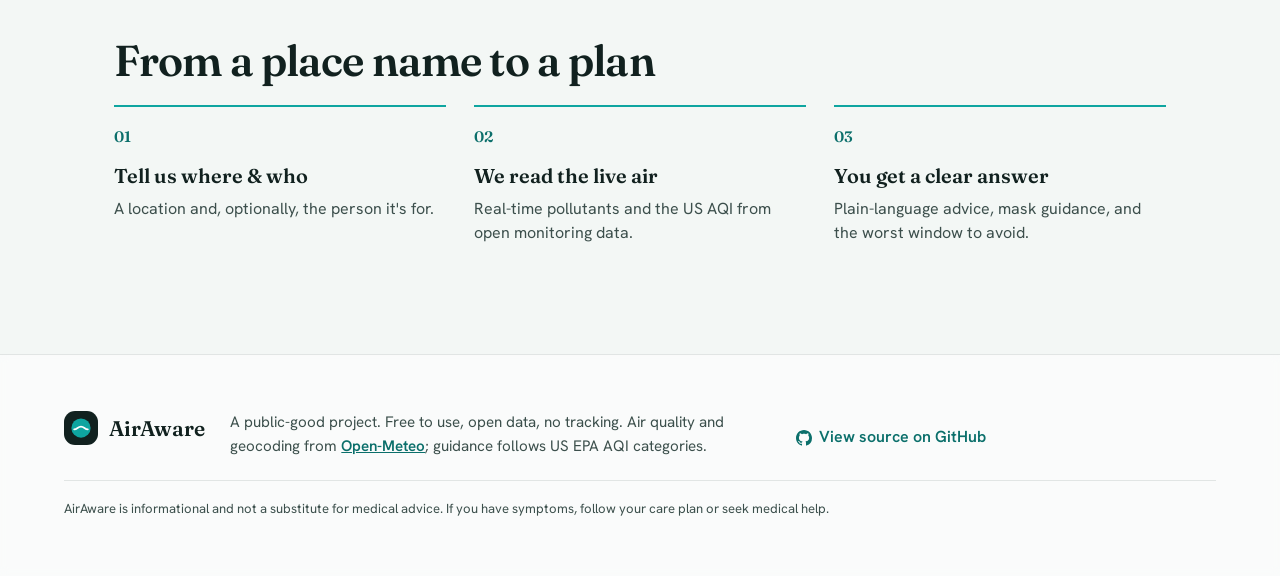
==== commit 1279b107: "Polish: social/SEO meta tags, GitHub footer link, focus-visible a11y - Add Open Graph + Twitter card" ====
--- a/docs/standalone.html
+++ b/docs/standalone.html
@@ -5,6 +5,16 @@
   <meta name="viewport" content="width=device-width, initial-scale=1.0" />
   <title>AirAware — Is it safe to breathe today?</title>
   <meta name="description" content="Personalized, plain-language air-quality advice for the people smoke and smog hurt most. Free, no sign-up." />
+  <link rel="canonical" href="https://softbrowndog.github.io/AirAware/" />
+  <meta name="theme-color" content="#0ea5a0" />
+  <meta property="og:type" content="website" />
+  <meta property="og:url" content="https://softbrowndog.github.io/AirAware/" />
+  <meta property="og:site_name" content="AirAware" />
+  <meta property="og:title" content="AirAware — Is it safe to breathe today?" />
+  <meta property="og:description" content="Personalized, plain-language air-quality advice for the people smoke and smog hurt most. Free, no sign-up, open data." />
+  <meta name="twitter:card" content="summary" />
+  <meta name="twitter:title" content="AirAware — Is it safe to breathe today?" />
+  <meta name="twitter:description" content="Personalized, plain-language air-quality advice. Free, no sign-up, open data." />
   <link rel="preconnect" href="https://fonts.googleapis.com" />
   <link rel="preconnect" href="https://fonts.gstatic.com" crossorigin />
   <link href="https://fonts.googleapis.com/css2?family=Fraunces:opsz,wght@9..144,400;9..144,500;9..144,600;9..144,9..144,700&family=Hanken+Grotesk:wght@400;500;600;700&display=swap" rel="stylesheet" />
@@ -41,6 +51,9 @@
 }
 
 * { box-sizing: border-box; }
+
+/* Clear, consistent keyboard-focus ring across all interactive elements */
+:focus-visible { outline: 3px solid var(--accent); outline-offset: 2px; border-radius: 8px; }
 
 html { scroll-behavior: smooth; }
 
@@ -340,6 +353,13 @@
 .brand--foot { flex: 0 0 auto; }
 .foot-note { margin: 0; max-width: 60ch; color: var(--ink-soft); font-size: 0.95rem; }
 .foot-note a { color: var(--teal-deep); font-weight: 600; }
+.foot-links { margin: 14px 0 0; }
+.foot-links a { display: inline-flex; align-items: center; gap: 7px; color: var(--teal-deep); font-weight: 600;
+  text-decoration: none; border-bottom: 1px solid transparent; transition: border-color .2s ease; }
+.foot-links a::before { content: ""; width: 16px; height: 16px; background: currentColor;
+  -webkit-mask: url("data:image/svg+xml,%3Csvg xmlns='http://www.w3.org/2000/svg' viewBox='0 0 16 16'%3E%3Cpath d='M8 0C3.58 0 0 3.58 0 8c0 3.54 2.29 6.53 5.47 7.59.4.07.55-.17.55-.38 0-.19-.01-.82-.01-1.49-2.01.37-2.53-.49-2.69-.94-.09-.23-.48-.94-.82-1.13-.28-.15-.68-.52-.01-.53.63-.01 1.08.58 1.23.82.72 1.21 1.87.87 2.33.66.07-.52.28-.87.51-1.07-1.78-.2-3.64-.89-3.64-3.95 0-.87.31-1.59.82-2.15-.08-.2-.36-1.02.08-2.12 0 0 .67-.21 2.2.82.64-.18 1.32-.27 2-.27.68 0 1.36.09 2 .27 1.53-1.04 2.2-.82 2.2-.82.44 1.1.16 1.92.08 2.12.51.56.82 1.27.82 2.15 0 3.07-1.87 3.75-3.65 3.95.29.25.54.73.54 1.48 0 1.07-.01 1.93-.01 2.2 0 .21.15.46.55.38A8.01 8.01 0 0016 8c0-4.42-3.58-8-8-8z'/%3E%3C/svg%3E") center/contain no-repeat;
+          mask: url("data:image/svg+xml,%3Csvg xmlns='http://www.w3.org/2000/svg' viewBox='0 0 16 16'%3E%3Cpath d='M8 0C3.58 0 0 3.58 0 8c0 3.54 2.29 6.53 5.47 7.59.4.07.55-.17.55-.38 0-.19-.01-.82-.01-1.49-2.01.37-2.53-.49-2.69-.94-.09-.23-.48-.94-.82-1.13-.28-.15-.68-.52-.01-.53.63-.01 1.08.58 1.23.82.72 1.21 1.87.87 2.33.66.07-.52.28-.87.51-1.07-1.78-.2-3.64-.89-3.64-3.95 0-.87.31-1.59.82-2.15-.08-.2-.36-1.02.08-2.12 0 0 .67-.21 2.2.82.64-.18 1.32-.27 2-.27.68 0 1.36.09 2 .27 1.53-1.04 2.2-.82 2.2-.82.44 1.1.16 1.92.08 2.12.51.56.82 1.27.82 2.15 0 3.07-1.87 3.75-3.65 3.95.29.25.54.73.54 1.48 0 1.07-.01 1.93-.01 2.2 0 .21.15.46.55.38A8.01 8.01 0 0016 8c0-4.42-3.58-8-8-8z'/%3E%3C/svg%3E") center/contain no-repeat; }
+.foot-links a:hover { border-bottom-color: var(--teal-deep); }
 .disclaimer { max-width: 1180px; margin: 22px auto 0; font-size: 0.82rem; color: var(--ink-soft);
   border-top: 1px solid var(--line); padding-top: 18px; }
 
@@ -483,6 +503,9 @@
         A public-good project. Free to use, open data, no tracking. Air quality
         and geocoding from <a href="https://open-meteo.com/" rel="noopener" target="_blank">Open-Meteo</a>;
         guidance follows US EPA AQI categories.
+      </p>
+      <p class="foot-links">
+        <a href="https://github.com/SoftBrownDog/AirAware" rel="noopener" target="_blank">View source on GitHub</a>
       </p>
     </div>
     <p class="disclaimer">
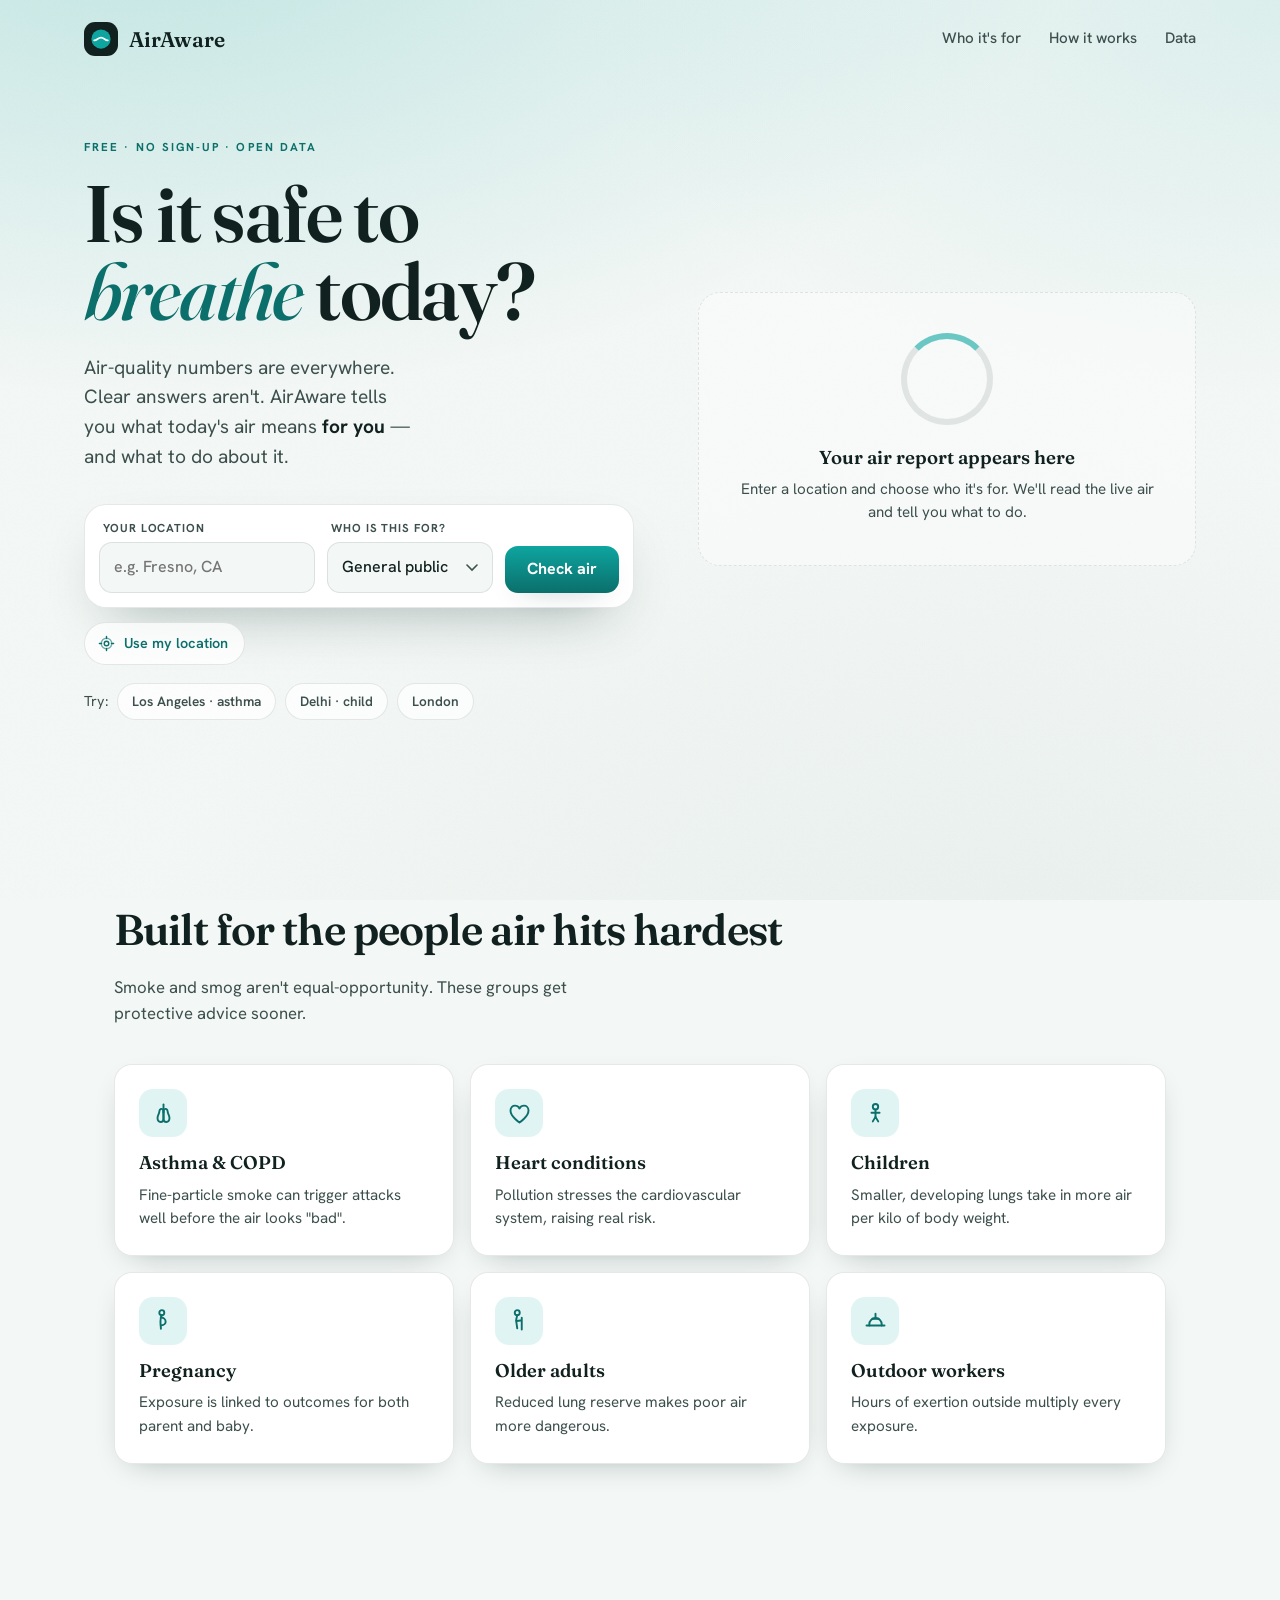
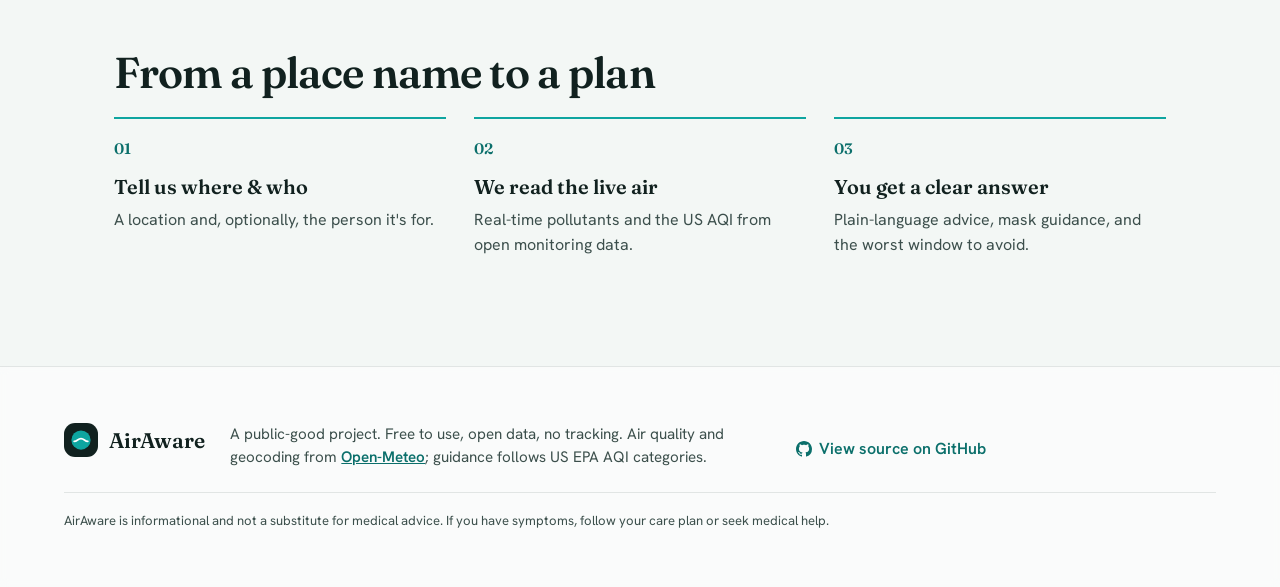
==== commit 73720097: "Phase 7: visual elevation — atmospheric system, scale dial, share card, custom icons, motion polish " ====
--- a/docs/standalone.html
+++ b/docs/standalone.html
@@ -48,6 +48,31 @@
   /* current accent — overridden when a result loads */
   --accent: var(--teal);
   --accent-tint: rgba(14, 165, 160, 0.12);
+  /* ambient haze (0 clean → ~0.8 hazardous), set per AQI category */
+  --haze: 0;
+}
+
+/* Dark mode: re-derive surfaces/ink and brighten AQI colours so category
+   text keeps WCAG AA contrast on dark cards. Honours the OS preference. */
+@media (prefers-color-scheme: dark) {
+  :root {
+    --ink: #e7efed;
+    --ink-soft: #a3b4b0;
+    --paper: #0d1715;
+    --paper-2: #15211e;
+    --card: #18241f;
+    --line: rgba(231, 239, 237, 0.14);
+    --shadow: 0 24px 60px -28px rgba(0, 0, 0, 0.65);
+    --shadow-sm: 0 10px 30px -18px rgba(0, 0, 0, 0.6);
+    --teal-deep: #3fd0c8;
+    --accent-tint: rgba(14, 165, 160, 0.22);
+    --aqi-good: #41bd82;
+    --aqi-moderate: #e9bb24;
+    --aqi-usg: #ff9f52;
+    --aqi-unhealthy: #f26d6a;
+    --aqi-veryunhealthy: #a886e2;
+    --aqi-hazardous: #cf716e;
+  }
 }
 
 * { box-sizing: border-box; }
@@ -93,8 +118,23 @@
   background-image: url("data:image/svg+xml,%3Csvg xmlns='http://www.w3.org/2000/svg' width='140' height='140'%3E%3Cfilter id='n'%3E%3CfeTurbulence type='fractalNoise' baseFrequency='0.85' numOctaves='2'/%3E%3C/filter%3E%3Crect width='100%25' height='100%25' filter='url(%23n)' opacity='0.035'/%3E%3C/svg%3E");
 }
 
-/* Drifting "air" particles */
-.air-field { position: fixed; inset: 0; z-index: -1; pointer-events: none; }
+/* V1: ambient haze that thickens toward the edges as the air worsens. The
+   centre stays clear so card text keeps full contrast. Driven by --haze. */
+.haze {
+  position: fixed; inset: 0; z-index: -1; pointer-events: none;
+  opacity: var(--haze, 0);
+  transition: opacity 1.2s ease, background 1.2s ease;
+  background:
+    radial-gradient(125% 100% at 50% 50%, transparent 42%,
+      color-mix(in srgb, var(--accent) 48%, transparent) 100%),
+    radial-gradient(100% 70% at 50% 118%,
+      color-mix(in srgb, var(--accent) 32%, transparent), transparent 60%);
+}
+
+/* Drifting "air" particles — denser, blurrier (smokier) as --haze rises */
+.air-field { position: fixed; inset: 0; z-index: -1; pointer-events: none;
+  filter: blur(calc(var(--haze) * 1.6px));
+  transition: filter 1.2s ease; }
 .air-field span {
   position: absolute;
   bottom: -8vh;
@@ -221,7 +261,7 @@
   border-radius: 999px; padding: 9px 16px 9px 13px; cursor: pointer;
   transition: all .18s ease;
 }
-.btn-locate:hover { background: #fff; border-color: var(--accent); transform: translateY(-1px); box-shadow: var(--shadow-sm); }
+.btn-locate:hover { background: var(--card); border-color: var(--accent); transform: translateY(-1px); box-shadow: var(--shadow-sm); }
 .loc-ico { width: 17px; height: 17px; fill: none; stroke: var(--teal-deep); stroke-width: 2; stroke-linecap: round; }
 .loc-ico .loc-ring { opacity: 0.55; }
 .btn-locate.is-busy .loc-ico { animation: spin 1s linear infinite; }
@@ -237,7 +277,7 @@
   border-radius: 999px; padding: 7px 14px; cursor: pointer;
   transition: all .18s ease;
 }
-.chip:hover { color: var(--ink); border-color: var(--accent); background: #fff; transform: translateY(-1px); }
+.chip:hover { color: var(--ink); border-color: var(--accent); background: var(--card); transform: translateY(-1px); }
 
 /* ---------- Result card ---------- */
 .hero-result { opacity: 0; animation: fade-up .9s ease .42s forwards; }
@@ -267,14 +307,16 @@
   display: flex; gap: 22px; align-items: center;
   padding: 26px 28px;
   background:
-    linear-gradient(180deg, color-mix(in srgb, var(--accent) 14%, #fff), #fff);
+    linear-gradient(180deg, color-mix(in srgb, var(--accent) 16%, var(--card)), var(--card));
   border-bottom: 1px solid var(--line);
 }
 .gauge { position: relative; flex: 0 0 auto; width: 116px; height: 116px; }
-.gauge svg { width: 100%; height: 100%; transform: rotate(-90deg); }
-.gauge .track { fill: none; stroke: var(--accent-tint); stroke-width: 11; }
-.gauge .value { fill: none; stroke: var(--accent); stroke-width: 11; stroke-linecap: round;
-  transition: stroke-dashoffset 1s cubic-bezier(.2,.8,.2,1); }
+.gauge svg { width: 100%; height: 100%; transform: rotate(-90deg); overflow: visible; }
+/* V2: six coloured arcs form a Good→Hazardous scale dial */
+.gauge .seg { fill: none; stroke-width: 9; opacity: 0.92; }
+.gauge .tick { stroke: var(--ink); stroke-width: 4; stroke-linecap: round;
+  filter: drop-shadow(0 0 2px rgba(255,255,255,0.9)); animation: tick-in .7s cubic-bezier(.2,.8,.2,1) both; }
+@keyframes tick-in { from { opacity: 0; } to { opacity: 1; } }
 .gauge-num {
   position: absolute; inset: 0; display: grid; place-content: center; text-align: center;
 }
@@ -283,10 +325,17 @@
   text-transform: uppercase; color: var(--ink-soft); margin-top: 3px; }
 .card-head h2 { margin: 0 0 4px; font-size: 1.06rem; font-weight: 700; }
 .card-head .place { color: var(--ink-soft); }
+.pills { display: flex; flex-wrap: wrap; gap: 8px; align-items: center; margin-top: 12px; }
 .category-pill {
-  display: inline-block; margin-top: 12px; padding: 5px 13px; border-radius: 999px;
+  display: inline-block; padding: 5px 13px; border-radius: 999px;
   font-size: 0.8rem; font-weight: 700; color: #fff;
   background: var(--accent); box-shadow: var(--shadow-sm);
+}
+/* Secondary national index, shown alongside the primary US AQI category */
+.regional-pill {
+  display: inline-block; padding: 5px 12px; border-radius: 999px;
+  font-size: 0.76rem; font-weight: 700; color: var(--teal-deep);
+  background: var(--card); border: 1px solid var(--accent);
 }
 
 .card-body { padding: 22px 28px 26px; }
@@ -301,7 +350,47 @@
   padding: 8px 13px; border-radius: 12px;
 }
 .tag.mask { color: #7a2e2c; background: #fdeceb; border-color: #f6cfcd; }
+.tag.good { color: #1f6e4a; background: #e8f6ee; border-color: #c7e8d4; }
 .tag .dot { width: 9px; height: 9px; border-radius: 50%; background: var(--accent); }
+
+/* Personalization note next to "Tuned for …" */
+.tuned-note { display: inline-block; font-size: 0.72rem; font-weight: 700;
+  color: var(--teal-deep); background: var(--accent-tint);
+  padding: 2px 8px; border-radius: 999px; margin-left: 4px; }
+
+/* Signature: cigarette-equivalent block */
+.cig { margin: 0 0 16px; padding: 16px 18px; border-radius: 16px;
+  background: linear-gradient(135deg, var(--accent-tint), color-mix(in srgb, var(--accent) 4%, var(--card)));
+  border: 1px solid color-mix(in srgb, var(--accent) 28%, var(--line)); }
+.cig-main { display: flex; align-items: center; gap: 13px; }
+.cig-ico { font-size: 1.8rem; line-height: 1; flex: 0 0 auto; }
+.cig-body { flex: 1 1 auto; min-width: 0; }
+.cig-head { font-family: "Fraunces", serif; font-size: 1.12rem; font-weight: 600; }
+.cig-head b { font-size: 1.5em; color: var(--teal-deep); }
+.cig-week { margin-top: 4px; font-size: 0.86rem; color: var(--ink-soft); }
+.cig-share {
+  flex: 0 0 auto; display: inline-flex; align-items: center; gap: 6px;
+  font: inherit; font-size: 0.82rem; font-weight: 700; color: #fff; cursor: pointer;
+  background: var(--accent); border: none; padding: 8px 13px; border-radius: 999px;
+  box-shadow: var(--shadow-sm); transition: transform .15s ease, filter .15s ease;
+}
+.cig-share:hover { transform: translateY(-1px); filter: brightness(1.05); }
+.cig-share svg { width: 15px; height: 15px; fill: none; stroke: #fff; stroke-width: 2;
+  stroke-linejoin: round; stroke-linecap: round; }
+
+/* "Why is the air like this?" + indoor strategy */
+.why { margin: 0 0 14px; color: var(--ink); font-size: 0.96rem; }
+.windows { margin: 0 0 16px; color: var(--ink); font-size: 0.96rem; }
+
+/* Tap-to-expand progressive detail (keeps the first answer simple) */
+.more { margin-top: 8px; }
+.more > summary { cursor: pointer; font-size: 0.82rem; font-weight: 600;
+  color: var(--teal-deep); list-style: none; }
+.more > summary::-webkit-details-marker { display: none; }
+.more > summary::before { content: "＋ "; font-weight: 700; }
+.more[open] > summary::before { content: "－ "; }
+.more p, .more ul { margin: 8px 0 0; font-size: 0.88rem; color: var(--ink-soft); }
+.more ul { padding-left: 18px; display: grid; gap: 5px; }
 
 .bars { display: grid; gap: 10px; margin-top: 4px; }
 .bar-row { display: grid; grid-template-columns: 116px 1fr 56px; align-items: center; gap: 12px; }
@@ -314,14 +403,47 @@
 .bars-title { font-size: 0.72rem; text-transform: uppercase; letter-spacing: 0.1em;
   font-weight: 700; color: var(--ink-soft); margin: 4px 0 12px; }
 
-.card-foot { font-size: 0.78rem; color: var(--ink-soft); padding: 14px 28px 22px; border-top: 1px solid var(--line); }
+.card-foot { font-size: 0.78rem; color: var(--ink-soft); padding: 14px 28px 20px; border-top: 1px solid var(--line); }
+.foot-disc { margin: 10px 0 0; }
+/* Trust/transparency: "where this comes from" */
+.trust > summary { cursor: pointer; font-weight: 700; color: var(--teal-deep); list-style: none; }
+.trust > summary::-webkit-details-marker { display: none; }
+.trust > summary::before { content: "＋ "; }
+.trust[open] > summary::before { content: "－ "; }
+.trust ul { margin: 10px 0 0; padding-left: 18px; display: grid; gap: 6px; }
+.trust li { font-size: 0.8rem; }
+
+/* V6: staggered reveal of result sections */
+.reveal { animation: reveal-in .5s cubic-bezier(.2,.8,.2,1) both;
+  animation-delay: calc(var(--i, 0) * 55ms); }
+@keyframes reveal-in { from { opacity: 0; transform: translateY(9px); } to { opacity: 1; transform: none; } }
+
+/* V6: shimmering skeleton while live data loads */
+.skeleton .sk {
+  background: linear-gradient(90deg,
+    var(--paper-2) 25%, color-mix(in srgb, var(--accent) 10%, var(--paper-2)) 37%, var(--paper-2) 63%);
+  background-size: 400% 100%; border-radius: 9px; animation: shimmer 1.4s ease infinite;
+}
+.skeleton .sk-gauge { width: 116px; height: 116px; border-radius: 50%; flex: 0 0 auto; }
+.skeleton .sk-head { flex: 1 1 auto; display: grid; gap: 11px; align-content: center; }
+.skeleton .sk-line { height: 13px; }
+.skeleton .w40 { width: 40%; } .skeleton .w60 { width: 60%; } .skeleton .w70 { width: 70%; }
+.skeleton .w80 { width: 80%; } .skeleton .w90 { width: 90%; }
+.skeleton .sk-pill { width: 96px; height: 24px; border-radius: 999px; }
+.skeleton .sk-block { height: 66px; border-radius: 14px; margin: 16px 0; }
+.skeleton .sk-bars { height: 130px; border-radius: 10px; margin-top: 14px; }
+.skeleton .card-body { display: grid; gap: 12px; }
+@keyframes shimmer { from { background-position: 100% 0; } to { background-position: 0 0; } }
 
 .error-card {
-  background: #fff; border: 1px solid #f3d4d2; border-left: 5px solid var(--aqi-unhealthy);
-  border-radius: 16px; padding: 22px 24px; box-shadow: var(--shadow-sm);
+  background: var(--card); border: 1px solid var(--line); border-left: 5px solid var(--aqi-unhealthy);
+  border-radius: 16px; padding: 24px 26px; box-shadow: var(--shadow-sm);
   animation: card-in .4s ease both;
 }
-.error-card h3 { margin: 0 0 6px; font-family: "Fraunces", serif; color: #8a2b29; }
+.error-card .err-ico { width: 34px; height: 34px; display: grid; place-items: center;
+  border-radius: 50%; background: color-mix(in srgb, var(--aqi-unhealthy) 16%, transparent);
+  font-size: 1.1rem; margin-bottom: 10px; }
+.error-card h3 { margin: 0 0 6px; font-family: "Fraunces", serif; color: var(--aqi-unhealthy); }
 .error-card p { margin: 0; color: var(--ink-soft); }
 
 /* ---------- Sections ---------- */
@@ -335,7 +457,10 @@
 .who-grid li { background: var(--card); border: 1px solid var(--line); border-radius: 18px;
   padding: 24px; box-shadow: var(--shadow-sm); transition: transform .2s ease, box-shadow .2s ease; }
 .who-grid li:hover { transform: translateY(-4px); box-shadow: var(--shadow); }
-.who-ico { font-size: 1.7rem; }
+.who-ico { display: inline-grid; place-items: center; width: 48px; height: 48px;
+  border-radius: 14px; background: var(--accent-tint); }
+.who-ico svg { width: 27px; height: 27px; fill: none; stroke: var(--teal-deep);
+  stroke-width: 1.7; stroke-linecap: round; stroke-linejoin: round; }
 .who-grid h3 { font-family: "Fraunces", serif; font-weight: 600; margin: 12px 0 6px; font-size: 1.15rem; }
 .who-grid p { margin: 0; color: var(--ink-soft); font-size: 0.95rem; }
 
@@ -385,10 +510,34 @@
   .air-field { display: none; }
 }
 
+/* Comfortable tap targets on touch devices (WCAG 2.5.5) */
+@media (pointer: coarse) {
+  .btn-check, .btn-locate, .chip, .field input, .field select { min-height: 44px; }
+  .more > summary, .trust > summary { display: inline-block; padding: 6px 0; }
+}
+
 </style>
   <link rel="icon" href="data:image/svg+xml,%3Csvg xmlns='http://www.w3.org/2000/svg' viewBox='0 0 32 32'%3E%3Ccircle cx='16' cy='16' r='14' fill='%230ea5a0'/%3E%3Cpath d='M6 18c5 0 5-4 10-4s5 4 10 4' stroke='white' stroke-width='2.4' fill='none' stroke-linecap='round'/%3E%3C/svg%3E" />
+  <link rel="manifest" href="manifest.webmanifest" />
+  <link rel="apple-touch-icon" href="icons/apple-touch-icon.png" />
+  <script type="application/ld+json">
+  {
+    "@context": "https://schema.org",
+    "@type": "WebApplication",
+    "name": "AirAware",
+    "url": "https://softbrowndog.github.io/AirAware/",
+    "description": "Personalized, plain-language air-quality advice for the people smoke and smog hurt most. Free, no sign-up, open data.",
+    "applicationCategory": "HealthApplication",
+    "operatingSystem": "Any",
+    "browserRequirements": "Requires JavaScript",
+    "offers": { "@type": "Offer", "price": "0", "priceCurrency": "USD" },
+    "isAccessibleForFree": true,
+    "inLanguage": "en"
+  }
+  </script>
 </head>
 <body data-state="idle">
+  <div class="haze" aria-hidden="true"></div>
   <div class="air-field" aria-hidden="true">
     <span></span><span></span><span></span><span></span><span></span>
     <span></span><span></span><span></span><span></span><span></span>
@@ -472,12 +621,30 @@
       <h2 class="section-title">Built for the people air hits hardest</h2>
       <p class="section-sub">Smoke and smog aren't equal-opportunity. These groups get protective advice sooner.</p>
       <ul class="who-grid">
-        <li><span class="who-ico">🫁</span><h3>Asthma &amp; COPD</h3><p>Fine-particle smoke can trigger attacks well before the air looks "bad".</p></li>
-        <li><span class="who-ico">❤️</span><h3>Heart conditions</h3><p>Pollution stresses the cardiovascular system, raising real risk.</p></li>
-        <li><span class="who-ico">👶</span><h3>Children</h3><p>Smaller, developing lungs take in more air per kilo of body weight.</p></li>
-        <li><span class="who-ico">🤰</span><h3>Pregnancy</h3><p>Exposure is linked to outcomes for both parent and baby.</p></li>
-        <li><span class="who-ico">🧓</span><h3>Older adults</h3><p>Reduced lung reserve makes poor air more dangerous.</p></li>
-        <li><span class="who-ico">👷</span><h3>Outdoor workers</h3><p>Hours of exertion outside multiply every exposure.</p></li>
+        <li>
+          <span class="who-ico" aria-hidden="true"><svg viewBox="0 0 24 24"><path d="M12 4v7"/><path d="M12 9c-1.2-1.7-3.7-1.5-3.7 1.3 0 2.2-1.6 3-1.6 5.8 0 2.3 1.1 3.4 2.8 3.4 1.4 0 2.5-1 2.5-2.6Z"/><path d="M12 9c1.2-1.7 3.7-1.5 3.7 1.3 0 2.2 1.6 3 1.6 5.8 0 2.3-1.1 3.4-2.8 3.4-1.4 0-2.5-1-2.5-2.6Z"/></svg></span>
+          <h3>Asthma &amp; COPD</h3><p>Fine-particle smoke can trigger attacks well before the air looks "bad".</p>
+        </li>
+        <li>
+          <span class="who-ico" aria-hidden="true"><svg viewBox="0 0 24 24"><path d="M12 20C12 20 4 14.8 4 9.3 4 6.4 6 5 8 5c1.8 0 3.3 1.2 4 2.5C12.7 6.2 14.2 5 16 5c2 0 4 1.4 4 4.3 0 5.5-8 10.7-8 10.7Z"/></svg></span>
+          <h3>Heart conditions</h3><p>Pollution stresses the cardiovascular system, raising real risk.</p>
+        </li>
+        <li>
+          <span class="who-ico" aria-hidden="true"><svg viewBox="0 0 24 24"><circle cx="12" cy="6" r="2.4"/><path d="M12 8.6v6.4"/><path d="M8.4 11.4h7.2"/><path d="M12 15l-2.4 4M12 15l2.4 4"/></svg></span>
+          <h3>Children</h3><p>Smaller, developing lungs take in more air per kilo of body weight.</p>
+        </li>
+        <li>
+          <span class="who-ico" aria-hidden="true"><svg viewBox="0 0 24 24"><circle cx="10.5" cy="5" r="2.2"/><path d="M10.5 7.2c-1.1 1.4-1.2 3.6-1.2 5.6 0 3 .4 4.6.4 6.6"/><path d="M9.6 9.4c2.4 0 4.3 1.5 4.3 3.6 0 2-1.9 3.3-4.3 3.3"/></svg></span>
+          <h3>Pregnancy</h3><p>Exposure is linked to outcomes for both parent and baby.</p>
+        </li>
+        <li>
+          <span class="who-ico" aria-hidden="true"><svg viewBox="0 0 24 24"><circle cx="10" cy="5" r="2.2"/><path d="M10 7.2c-.3 2-1 3-1 5l1 6.8"/><path d="M9.4 12.4 13 12"/><path d="M14 9.5V20"/></svg></span>
+          <h3>Older adults</h3><p>Reduced lung reserve makes poor air more dangerous.</p>
+        </li>
+        <li>
+          <span class="who-ico" aria-hidden="true"><svg viewBox="0 0 24 24"><path d="M4 16.5h16"/><path d="M6.5 16.5v-1.2a5.5 5.5 0 0 1 11 0v1.2"/><path d="M9.2 10.5h5.6"/><path d="M12 9.8V6"/></svg></span>
+          <h3>Outdoor workers</h3><p>Hours of exertion outside multiply every exposure.</p>
+        </li>
       </ul>
     </section>
 
@@ -542,6 +709,41 @@
   carbon_monoxide: "carbon monoxide",
 };
 
+// Per-group pollutant emphasis (mirrors data.GROUP_POLLUTANT_WEIGHTS). A "mild
+// nudge": only re-ranks pollutants already near the raw leader, so we never hide
+// a genuinely dominant pollutant just because it's off-profile for the group.
+const GROUP_POLLUTANT_WEIGHTS = {
+  respiratory: { ozone: 1.30, pm2_5: 1.25, nitrogen_dioxide: 1.10 },
+  heart: { pm2_5: 1.30, carbon_monoxide: 1.20, nitrogen_dioxide: 1.15 },
+  child: { pm2_5: 1.30, ozone: 1.20, nitrogen_dioxide: 1.15 },
+  pregnant: { pm2_5: 1.30, carbon_monoxide: 1.20 },
+  older_adult: { pm2_5: 1.30, ozone: 1.15 },
+  outdoor_worker: { ozone: 1.30, pm2_5: 1.20 },
+  general: {},
+};
+const NUDGE_THRESHOLD = 0.8;
+
+// Berkeley Earth: ~22 µg/m³ PM2.5 over a day ≈ one cigarette's harm.
+const CIGARETTE_PM25_PER_DAY = 22;
+
+// Plain-language causes (mirrors advice.CAUSE_TEXT).
+const CAUSE_TEXT = {
+  smoke: "Fine particles (PM2.5) dominate — typically smoke from wildfires, burning, or combustion.",
+  dust: "Coarse particles (PM10) dominate — often wind-blown dust or sand.",
+  ozone_smog: "Ground-level ozone (smog), which builds up in hot, sunny, stagnant air.",
+  traffic: "Nitrogen dioxide, mostly from traffic and combustion.",
+  industrial: "Sulfur dioxide, usually from industry or burning fossil fuels.",
+  combustion: "Carbon monoxide from combustion — traffic, heating, or fire.",
+  mixed: "A mix of everyday urban sources.",
+};
+
+const INDOOR_PLAYBOOK = [
+  "Run a HEPA purifier sized to the room (CADR near the room's area in ft²).",
+  "No purifier? A box fan with a taped-on MERV-13 filter (a Corsi-Rosenthal box) works well.",
+  "Pick one room to keep cleanest — close its door and run the filter there.",
+  "Ventilate only when outdoor air is better than indoor; otherwise keep it sealed.",
+];
+
 const COUNTRY_ALIASES = {
   uk: "GB", "u.k": "GB", britain: "GB", "great britain": "GB",
   "united kingdom": "GB", england: "GB", scotland: "GB", wales: "GB",
@@ -665,14 +867,54 @@
   }
 }
 
-function dominant(pollutants) {
-  let best = null, bestRatio = -1;
+// Group-aware dominant pollutant with the same mild-nudge rule as data.py.
+function dominant(pollutants, group = "general") {
+  const scored = [];
   for (const [k, v] of Object.entries(pollutants)) {
     if (v == null) continue;
-    const ratio = v / (CONCERN_REFERENCE[k] || 100);
-    if (ratio > bestRatio) { bestRatio = ratio; best = k; }
+    scored.push([v / (CONCERN_REFERENCE[k] || 100), k]);
+  }
+  if (!scored.length) return null;
+  let rawRatio = -1, rawLeader = null;
+  for (const [ratio, k] of scored) if (ratio > rawRatio) { rawRatio = ratio; rawLeader = k; }
+  const weights = GROUP_POLLUTANT_WEIGHTS[group] || {};
+  if (!Object.keys(weights).length || rawRatio <= 0) return rawLeader;
+  let best = rawLeader, bestScore = (weights[rawLeader] || 1) * rawRatio;
+  for (const [ratio, k] of scored) {
+    if (ratio >= NUDGE_THRESHOLD * rawRatio) {
+      const score = (weights[k] || 1) * ratio;
+      if (score > bestScore) { best = k; bestScore = score; }
+    }
   }
   return best;
+}
+
+function classifyCause(pollutants) {
+  const dom = dominant(pollutants);
+  if (dom == null) return null;
+  return {
+    pm2_5: "smoke", pm10: "dust", ozone: "ozone_smog",
+    nitrogen_dioxide: "traffic", sulphur_dioxide: "industrial",
+    carbon_monoxide: "combustion",
+  }[dom] || "mixed";
+}
+
+function cigarettesEquivalent(pm25, hours = 24) {
+  if (pm25 == null || pm25 < 0) return 0;
+  return Math.round((pm25 / CIGARETTE_PM25_PER_DAY) * (hours / 24) * 100) / 100;
+}
+
+function hourOf(t) {
+  const m = /T(\d{2}):/.exec(t);
+  return m ? parseInt(m[1], 10) : -1;
+}
+
+function dayLabel(when, ref) {
+  const d = new Date(when), r = new Date(ref);
+  const delta = Math.round((d.setHours(0, 0, 0, 0) - r.setHours(0, 0, 0, 0)) / 86400000);
+  if (delta <= 0) return "today";
+  if (delta === 1) return "tomorrow";
+  return new Date(when).toLocaleDateString(undefined, { weekday: "short" });
 }
 
 function peakWindow(hourly) {
@@ -687,24 +929,163 @@
   return `around ${hh} (US AQI ~${Math.round(peak)})`;
 }
 
+// Cleanest 3h waking window across the forecast, if meaningfully better than now.
+function bestWindow(hourly, currentAqi) {
+  const times = hourly.time || [];
+  const aqis = hourly.us_aqi || [];
+  let bestA = Infinity, bestT = null;
+  for (let i = 0; i < times.length; i++) {
+    const h = hourOf(times[i]);
+    if (aqis[i] == null || h < 6 || h > 21) continue;
+    if (aqis[i] < bestA) { bestA = aqis[i]; bestT = times[i]; }
+  }
+  if (bestT == null) return null;
+  if (currentAqi != null && bestA >= currentAqi - 10) return null;
+  const h = hourOf(bestT);
+  const end = Math.min(h + 3, 24);
+  const day = dayLabel(bestT, times[0] || bestT);
+  const pad = (n) => String(n).padStart(2, "0");
+  return `${day} ${pad(h)}:00–${pad(end)}:00 (US AQI ~${Math.round(bestA)})`;
+}
+
+function trend(hourly, currentAqi) {
+  const aqis = (hourly.us_aqi || []).slice(0, 4).filter((a) => a != null);
+  if (currentAqi == null || aqis.length < 2) return null;
+  const later = aqis[aqis.length - 1];
+  if (later >= currentAqi + 15) return "rising";
+  if (later <= currentAqi - 15) return "falling";
+  return "steady";
+}
+
+function windowAdvice(aqi, tr) {
+  if (aqi <= 75) {
+    if (tr === "rising") return "OK to air out now, but close up soon — air quality is worsening.";
+    return "Outdoor air is clean enough — open the windows to ventilate.";
+  }
+  let msg = "Keep the windows closed and filter your indoor air.";
+  if (tr === "falling") msg += " Air is improving — you may be able to air out later.";
+  return msg;
+}
+
 async function airQuality(lat, lon) {
   const q = new URLSearchParams({
     latitude: lat, longitude: lon,
     current: ["us_aqi", ...POLLUTANTS].join(","),
-    hourly: "us_aqi", forecast_days: 1, timezone: "auto",
+    hourly: "us_aqi", forecast_days: 5, timezone: "auto",
   });
   const d = await getJSON(`${AIR_URL}?${q}`);
   const cur = d.current || {};
   if (cur.us_aqi == null) throw new Error("No US AQI for this location.");
   const pollutants = {};
   POLLUTANTS.forEach((k) => { if (cur[k] != null) pollutants[k] = cur[k]; });
+  const aqi = Math.round(cur.us_aqi);
+  const hourly = d.hourly || {};
   return {
-    aqi: Math.round(cur.us_aqi),
+    aqi,
     pollutants,
     dominant_pollutant: dominant(pollutants),
     time: cur.time || "",
-    peak_window: peakWindow(d.hourly || {}),
+    peak_window: peakWindow(hourly),
+    best_window: bestWindow(hourly, aqi),
+    cause: classifyCause(pollutants),
+    cigarettes: pollutants.pm2_5 != null ? cigarettesEquivalent(pollutants.pm2_5) : null,
+    trend: trend(hourly, aqi),
   };
+}
+
+// ---------- WHO context + regional indices (mirrors regional.py) ----------
+
+const WHO_PM25_24H = 15; // µg/m³
+
+function whoPm25Multiple(pm25) {
+  if (pm25 == null || pm25 < 0) return null;
+  return Math.round((pm25 / WHO_PM25_24H) * 10) / 10;
+}
+
+const EAQI_LEVELS = ["Good", "Fair", "Moderate", "Poor", "Very poor", "Extremely poor"];
+const EAQI_BANDS = {
+  pm2_5: [10, 20, 25, 50, 75], pm10: [20, 40, 50, 100, 150],
+  nitrogen_dioxide: [40, 90, 120, 230, 340], ozone: [50, 100, 130, 240, 380],
+  sulphur_dioxide: [100, 200, 350, 500, 750],
+};
+const DAQI_BANDS = {
+  pm2_5: [11, 23, 35, 41, 47, 53, 58, 64, 70], pm10: [16, 33, 50, 58, 66, 75, 83, 91, 100],
+  ozone: [33, 66, 100, 120, 140, 160, 187, 213, 240],
+  nitrogen_dioxide: [67, 134, 200, 267, 334, 400, 467, 534, 600],
+  sulphur_dioxide: [88, 177, 266, 354, 443, 532, 710, 887, 1064],
+};
+// India NAQI breakpoints: [C_lo, C_hi, I_lo, I_hi]; CO in mg/m³.
+const NAQI_BP = {
+  pm2_5: [[0, 30, 0, 50], [31, 60, 51, 100], [61, 90, 101, 200], [91, 120, 201, 300], [121, 250, 301, 400], [251, 500, 401, 500]],
+  pm10: [[0, 50, 0, 50], [51, 100, 51, 100], [101, 250, 101, 200], [251, 350, 201, 300], [351, 430, 301, 400], [431, 600, 401, 500]],
+  nitrogen_dioxide: [[0, 40, 0, 50], [41, 80, 51, 100], [81, 180, 101, 200], [181, 280, 201, 300], [281, 400, 301, 400], [401, 800, 401, 500]],
+  ozone: [[0, 50, 0, 50], [51, 100, 51, 100], [101, 168, 101, 200], [169, 208, 201, 300], [209, 748, 301, 400], [749, 1000, 401, 500]],
+  sulphur_dioxide: [[0, 40, 0, 50], [41, 80, 51, 100], [81, 380, 101, 200], [381, 800, 201, 300], [801, 1600, 301, 400], [1601, 2000, 401, 500]],
+  carbon_monoxide: [[0, 1, 0, 50], [1.1, 2, 51, 100], [2.1, 10, 101, 200], [10.1, 17, 201, 300], [17.1, 34, 301, 400], [34.1, 50, 401, 500]],
+};
+const NAQI_CATS = [[50, "Good"], [100, "Satisfactory"], [200, "Moderate"], [300, "Poor"], [400, "Very Poor"], [500, "Severe"]];
+const EU_EEA = new Set(["AT", "BE", "BG", "HR", "CY", "CZ", "DK", "EE", "FI", "FR", "DE", "GR",
+  "HU", "IE", "IT", "LV", "LT", "LU", "MT", "NL", "PL", "PT", "RO", "SK", "SI", "ES", "SE", "IS", "LI", "NO"]);
+
+function bandIndex(value, uppers) {
+  for (let i = 0; i < uppers.length; i++) if (value <= uppers[i]) return i + 1;
+  return uppers.length + 1;
+}
+
+function worstSub(pollutants, bands) {
+  let worst = 0;
+  for (const k of Object.keys(bands)) {
+    if (pollutants[k] == null) continue;
+    worst = Math.max(worst, bandIndex(pollutants[k], bands[k]));
+  }
+  return worst || null;
+}
+
+function eaqi(p) {
+  const lvl = worstSub(p, EAQI_BANDS);
+  if (!lvl) return null;
+  const label = EAQI_LEVELS[lvl - 1];
+  return { system: "EU EAQI", value: label, label, scale: "Good→Extremely poor", source: "European Environment Agency" };
+}
+
+function daqiBand(i) { return i <= 3 ? "Low" : i <= 6 ? "Moderate" : i <= 9 ? "High" : "Very High"; }
+
+function daqi(p) {
+  const idx = worstSub(p, DAQI_BANDS);
+  if (!idx) return null;
+  return { system: "UK DAQI", value: String(idx), label: daqiBand(idx), scale: "1–10", source: "UK Defra / COMEAP" };
+}
+
+function naqiSub(c, bps) {
+  for (const [clo, chi, ilo, ihi] of bps) {
+    if (c >= clo && c <= chi) return ilo + ((ihi - ilo) / (chi - clo)) * (c - clo);
+  }
+  return c > bps[bps.length - 1][1] ? 500 : null;
+}
+
+function naqiCategory(i) { for (const [u, l] of NAQI_CATS) if (i <= u) return l; return "Severe"; }
+
+function naqi(p) {
+  let worst = null;
+  for (const k of Object.keys(NAQI_BP)) {
+    let v = p[k];
+    if (v == null) continue;
+    if (k === "carbon_monoxide") v = v / 1000;
+    const s = naqiSub(v, NAQI_BP[k]);
+    if (s != null) worst = Math.max(worst == null ? -1 : worst, s);
+  }
+  if (worst == null) return null;
+  const idx = Math.round(worst);
+  return { system: "India NAQI", value: String(idx), label: naqiCategory(idx), scale: "0–500", source: "India CPCB" };
+}
+
+function regionalIndex(pollutants, countryCode) {
+  if (!countryCode) return null;
+  const cc = countryCode.toUpperCase();
+  if (cc === "GB") return daqi(pollutants);
+  if (cc === "IN") return naqi(pollutants);
+  if (EU_EEA.has(cc)) return eaqi(pollutants);
+  return null;
 }
 
 // ---------- advice model (mirrors advice.py) ----------
@@ -749,6 +1130,8 @@
 function advise(reading, group) {
   const risk = personalRisk(reading.aqi, group);
   const [headline, action, wear_mask] = RISK_ADVICE[risk];
+  // Group-aware "main concern": the pollutant this group is most vulnerable to.
+  const domKey = dominant(reading.pollutants, group);
   return {
     aqi: reading.aqi,
     category: category(reading.aqi),
@@ -757,10 +1140,14 @@
     headline,
     action,
     wear_mask,
-    dominant_pollutant: reading.dominant_pollutant
-      ? POLLUTANT_NAMES[reading.dominant_pollutant] || reading.dominant_pollutant
-      : null,
+    escalated: SENSITIVE.has(group) && risk !== baseRisk(reading.aqi),
+    dominant_pollutant: domKey ? POLLUTANT_NAMES[domKey] || domKey : null,
     peak_window: reading.peak_window,
+    best_window: reading.best_window,
+    cause: reading.cause,
+    cause_text: reading.cause ? CAUSE_TEXT[reading.cause] || null : null,
+    cigarettes: reading.cigarettes,
+    windows: windowAdvice(reading.aqi, reading.trend),
     pollutants: reading.pollutants,
     observed_at: reading.time,
   };
@@ -768,7 +1155,12 @@
 
 async function adviceForPlace(place, group) {
   const reading = await airQuality(place.latitude, place.longitude);
-  return { ...advise(reading, group), location: placeLabel(place) };
+  return {
+    ...advise(reading, group),
+    location: placeLabel(place),
+    who_pm25: whoPm25Multiple(reading.pollutants.pm2_5),
+    regional: regionalIndex(reading.pollutants, place.country),
+  };
 }
 
 // ---------- rendering ----------
@@ -793,10 +1185,58 @@
 const locInput = document.getElementById("location");
 const groupSelect = document.getElementById("group");
 
+// V1 atmospheric system: how thick/smoky the ambient layer feels, per category.
+// Clean air → ~0 (crisp); hazardous → ~0.8 (a heavy haze creeps in at the edges).
+const CATEGORY_HAZE = {
+  "Good": 0, "Moderate": 0.14, "Unhealthy for Sensitive Groups": 0.28,
+  "Unhealthy": 0.45, "Very Unhealthy": 0.62, "Hazardous": 0.8,
+};
+
 function setAccent(cat) {
   const [accent, tint] = CATEGORY_ACCENT[cat] || CATEGORY_ACCENT["Good"];
-  document.documentElement.style.setProperty("--accent", accent);
-  document.documentElement.style.setProperty("--accent-tint", tint);
+  const root = document.documentElement.style;
+  root.setProperty("--accent", accent);
+  root.setProperty("--accent-tint", tint);
+  // The whole interface "breathes with the air": drive the ambient haze and a
+  // category slug the background/particle layers react to.
+  root.setProperty("--haze", String(CATEGORY_HAZE[cat] ?? 0));
+  document.body.dataset.air = (cat || "Good").toLowerCase().replace(/[^a-z]+/g, "-");
+}
+
+// Order of US EPA categories, used to place the gauge tick along the dial.
+const CATEGORY_ORDER = [
+  "Good", "Moderate", "Unhealthy for Sensitive Groups",
+  "Unhealthy", "Very Unhealthy", "Hazardous",
+];
+const CATEGORY_BOUNDS = [0, 50, 100, 150, 200, 300, 500];
+
+// V2: angle (deg, clockwise from top) where this AQI lands on the 6-segment
+// scale dial — each category occupies an equal 60° arc, interpolated within.
+function gaugeTickAngle(aqi, category) {
+  let i = CATEGORY_ORDER.indexOf(category);
+  if (i < 0) i = 0;
+  const lo = CATEGORY_BOUNDS[i];
+  const hi = CATEGORY_BOUNDS[i + 1];
+  const frac = Math.max(0, Math.min(1, (aqi - lo) / (hi - lo)));
+  return ((i + frac) / 6) * 360;
+}
+
+const prefersReducedMotion = () =>
+  window.matchMedia && window.matchMedia("(prefers-reduced-motion: reduce)").matches;
+
+// V2: animate the big AQI number counting up from 0.
+function countUp(el, target) {
+  if (!el) return;
+  if (prefersReducedMotion()) { el.textContent = String(target); return; }
+  const dur = 900;
+  const start = performance.now();
+  function step(now) {
+    const t = Math.min(1, (now - start) / dur);
+    const eased = 1 - Math.pow(1 - t, 3);
+    el.textContent = String(Math.round(target * eased));
+    if (t < 1) requestAnimationFrame(step);
+  }
+  requestAnimationFrame(step);
 }
 
 function esc(s) {
@@ -814,14 +1254,28 @@
 }
 
 function renderError(msg) {
-  resultEl.innerHTML = `<div class="error-card"><h3>Hmm.</h3><p>${esc(msg)}</p></div>`;
-}
-
-function ringDash(aqi) {
+  resultEl.innerHTML = `<div class="error-card">
+    <div class="err-ico" aria-hidden="true">⚠️</div>
+    <h3>Hmm, that didn't work</h3><p>${esc(msg)}</p></div>`;
+}
+
+// V2: a radial dial whose ring shows the whole Good→Hazardous scale as six
+// coloured segments, with a tick marking where this reading lands.
+function gaugeSvg(aqi, category) {
   const R = 52;
   const c = 2 * Math.PI * R;
-  const frac = Math.max(0.04, Math.min(1, aqi / 300));
-  return { c, offset: c * (1 - frac) };
+  const seg = c / 6;
+  const gap = 7;
+  const segs = CATEGORY_ORDER.map((cat, i) => {
+    const col = CATEGORY_ACCENT[cat][0];
+    return `<circle class="seg" cx="60" cy="60" r="${R}" stroke="${col}"
+      stroke-dasharray="${(seg - gap).toFixed(1)} ${(c - seg + gap).toFixed(1)}"
+      stroke-dashoffset="${(-i * seg).toFixed(1)}"></circle>`;
+  }).join("");
+  const angle = gaugeTickAngle(aqi, category);
+  const tick = `<line class="tick" x1="103" y1="60" x2="121" y2="60"
+      transform="rotate(${angle.toFixed(1)} 60 60)"></line>`;
+  return `<svg viewBox="0 0 120 120" class="dial">${segs}${tick}</svg>`;
 }
 
 function groupLabel(g) {
@@ -853,49 +1307,215 @@
     </div>`;
 }
 
+// Cumulative weekly cigarette-equivalent, on-device only (nothing leaves the
+// browser). Keyed by date so multiple checks in a day don't double-count.
+function recordWeeklyDose(cig) {
+  if (cig == null) return null;
+  let store = {};
+  try { store = JSON.parse(localStorage.getItem("airaware_dose") || "{}"); } catch (e) { store = {}; }
+  const today = new Date().toISOString().slice(0, 10);
+  store[today] = cig;
+  const cutoff = new Date(Date.now() - 7 * 86400000).toISOString().slice(0, 10);
+  Object.keys(store).forEach((k) => { if (k < cutoff) delete store[k]; });
+  try { localStorage.setItem("airaware_dose", JSON.stringify(store)); } catch (e) { /* private mode */ }
+  const total = Object.values(store).reduce((a, b) => a + b, 0);
+  return { total: Math.round(total * 10) / 10, days: Object.keys(store).length };
+}
+
+function cigaretteBlock(d) {
+  if (d.cigarettes == null || d.cigarettes < 0.05) return "";
+  const week = recordWeeklyDose(d.cigarettes);
+  const n = d.cigarettes;
+  const weekLine = week && week.days > 1
+    ? `<div class="cig-week">≈ ${week.total} cigarettes over the last ${week.days} days you checked (on this device).</div>`
+    : "";
+  return `
+    <div class="cig">
+      <div class="cig-main">
+        <span class="cig-ico" aria-hidden="true">🚬</span>
+        <div class="cig-body">
+          <div class="cig-head">Today's air ≈ <b>${n}</b> cigarette${n === 1 ? "" : "s"}</div>
+          ${weekLine}
+        </div>
+        <button class="cig-share" type="button" aria-label="Share this as an image"
+          data-cig="${n}" data-loc="${esc(d.location || "")}" data-aqi="${d.aqi}" data-cat="${esc(d.category)}">
+          <svg viewBox="0 0 24 24" aria-hidden="true"><path d="M14 9V5l7 7-7 7v-4C7 12 5 16 4 20c0-7 3-11 10-11Z"/></svg>
+          Share
+        </button>
+      </div>
+      <details class="more">
+        <summary>What does this mean?</summary>
+        <p>Based on the Berkeley Earth equivalence: breathing about 22 µg/m³ of PM2.5
+        for a day carries roughly the harm of one cigarette. It's a long-term
+        comparison to make an invisible number feel real — not a medical figure.</p>
+      </details>
+    </div>`;
+}
+
+// V3: render the cigarette stat as a shareable square image (no tracking; the
+// image is built locally and handed to the OS share sheet or downloaded).
+function fitFont(ctx, text, weight, family, startPx, maxWidth) {
+  let px = startPx;
+  do {
+    ctx.font = `${weight} ${px}px ${family}`;
+    if (ctx.measureText(text).width <= maxWidth) break;
+    px -= 6;
+  } while (px > 24);
+  return px;
+}
+
+async function shareCigarette(btn) {
+  const { cig, loc, aqi, cat } = btn.dataset;
+  if (document.fonts && document.fonts.ready) { try { await document.fonts.ready; } catch (e) { /* ignore */ } }
+  const W = 1080;
+  const canvas = document.createElement("canvas");
+  canvas.width = W; canvas.height = W;
+  const ctx = canvas.getContext("2d");
+  const accent = (CATEGORY_ACCENT[cat] || CATEGORY_ACCENT["Good"])[0];
+  const g = ctx.createLinearGradient(0, 0, W, W);
+  g.addColorStop(0, "#0b6f6b"); g.addColorStop(1, accent);
+  ctx.fillStyle = g; ctx.fillRect(0, 0, W, W);
+  ctx.textAlign = "center"; ctx.fillStyle = "#fff";
+  const serif = "'Fraunces', Georgia, serif";
+  const sans = "'Hanken Grotesk', system-ui, sans-serif";
+
+  ctx.globalAlpha = 0.92;
+  ctx.font = `600 48px ${sans}`;
+  ctx.fillText("Today’s air in", W / 2, 250);
+  const locPx = fitFont(ctx, loc, "700", serif, 76, W - 160);
+  ctx.font = `700 ${locPx}px ${serif}`;
+  ctx.fillText(loc, W / 2, 250 + locPx + 18);
+
+  ctx.globalAlpha = 1;
+  ctx.font = `700 260px ${serif}`;
+  ctx.fillText(`≈ ${cig}`, W / 2, 650);
+  ctx.font = `600 54px ${sans}`;
+  ctx.fillText(`cigarette${cig === "1" ? "" : "s"} of harm today`, W / 2, 730);
+  ctx.globalAlpha = 0.9;
+  ctx.font = `500 44px ${sans}`;
+  ctx.fillText(`US AQI ${aqi} · ${cat}`, W / 2, 820);
+
+  ctx.globalAlpha = 1;
+  ctx.font = `700 50px ${serif}`;
+  ctx.fillText("AirAware", W / 2, 965);
+  ctx.globalAlpha = 0.85;
+  ctx.font = `400 33px ${sans}`;
+  ctx.fillText("softbrowndog.github.io/AirAware", W / 2, 1015);
+
+  const blob = await new Promise((res) => canvas.toBlob(res, "image/png"));
+  if (!blob) return;
+  const file = new File([blob], "airaware.png", { type: "image/png" });
+  if (navigator.canShare && navigator.canShare({ files: [file] })) {
+    try {
+      await navigator.share({ files: [file], title: "AirAware",
+        text: `Today’s air ≈ ${cig} cigarettes of harm.` });
+      return;
+    } catch (e) { /* user cancelled or unsupported — fall through to download */ }
+  }
+  const url = URL.createObjectURL(blob);
+  const a = document.createElement("a");
+  a.href = url; a.download = "airaware.png"; a.click();
+  URL.revokeObjectURL(url);
+}
+
 function renderResult(d) {
   setAccent(d.category);
-  const { c, offset } = ringDash(d.aqi);
   const maskTag = d.wear_mask ? `<span class="tag mask">😷 Wear an N95 outdoors</span>` : "";
   const domTag = d.dominant_pollutant ? `<span class="tag"><span class="dot"></span>${esc(d.dominant_pollutant)}</span>` : "";
   const peakTag = d.peak_window ? `<span class="tag">⏱ Worst ${esc(d.peak_window)}</span>` : "";
+  const bestTag = d.best_window ? `<span class="tag good">🌿 Cleanest ${esc(d.best_window)}</span>` : "";
+  const whoTag = d.who_pm25
+    ? `<span class="tag">🌍 PM2.5 ${d.who_pm25}× WHO</span>` : "";
+  const regionalPill = d.regional
+    ? `<span class="regional-pill" title="${esc(d.regional.source)} · scale ${esc(d.regional.scale)}">${esc(d.regional.system)} ${esc(d.regional.value)} · ${esc(d.regional.label)}</span>` : "";
+  const escNote = d.escalated
+    ? `<span class="tuned-note">raised one level for you</span>` : "";
+  const obs = d.observed_at ? esc(d.observed_at.replace("T", " ")) : "—";
+  const idxLine = d.regional
+    ? `US EPA AQI (primary) + ${esc(d.regional.system)} for your country`
+    : "US EPA AQI categories";
+  const whyAdvice = d.escalated
+    ? "Risk is raised one band because sensitive groups should act sooner (US EPA guidance)."
+    : "Advice follows US EPA AQI category guidance.";
+  const trustBlock = `
+    <details class="trust">
+      <summary>Where this comes from</summary>
+      <ul>
+        <li><b>Observed:</b> ${obs} (local time)</li>
+        <li><b>Data:</b> live air quality &amp; geocoding from Open-Meteo — free, open, no tracking</li>
+        <li><b>Index:</b> ${idxLine}</li>
+        <li><b>Why this advice:</b> ${whyAdvice}</li>
+      </ul>
+    </details>`;
+  const whyBlock = d.cause_text
+    ? `<p class="why"><b>Why:</b> ${esc(d.cause_text)}</p>` : "";
+  const windowsBlock = d.windows
+    ? `<div class="windows"><b>Indoors:</b> ${esc(d.windows)}
+         <details class="more">
+           <summary>Indoor playbook</summary>
+           <ul>${INDOOR_PLAYBOOK.map((s) => `<li>${esc(s)}</li>`).join("")}</ul>
+         </details>
+       </div>` : "";
 
   resultEl.innerHTML = `
     <article class="card">
       <div class="card-top">
         <div class="gauge">
-          <svg viewBox="0 0 120 120">
-            <circle class="track" cx="60" cy="60" r="52"></circle>
-            <circle class="value" cx="60" cy="60" r="52"
-              stroke-dasharray="${c.toFixed(1)}" stroke-dashoffset="${c.toFixed(1)}"></circle>
-          </svg>
-          <div class="gauge-num"><b>${d.aqi}</b><small>US AQI</small></div>
+          ${gaugeSvg(d.aqi, d.category)}
+          <div class="gauge-num"><b class="aqi-count">0</b><small>US AQI</small></div>
         </div>
         <div class="card-head">
           <h2>${esc(d.location)}</h2>
-          <div class="place">Air report · for ${esc(groupLabel(d.group))}</div>
-          <span class="category-pill">${esc(d.category)}</span>
+          <div class="place">Tuned for ${esc(groupLabel(d.group))} ${escNote}</div>
+          <div class="pills"><span class="category-pill">${esc(d.category)}</span>${regionalPill}</div>
         </div>
       </div>
       <div class="card-body">
-        <p class="headline">${esc(d.headline)}</p>
-        <p class="action">${esc(d.action)}</p>
-        <div class="meta">${maskTag}${domTag}${peakTag}</div>
-        ${pollutantBars(d.pollutants)}
+        <p class="headline reveal" style="--i:0">${esc(d.headline)}</p>
+        <p class="action reveal" style="--i:1">${esc(d.action)}</p>
+        <div class="reveal" style="--i:2">${cigaretteBlock(d)}</div>
+        <div class="reveal" style="--i:3">${whyBlock}</div>
+        <div class="reveal" style="--i:4">${windowsBlock}</div>
+        <div class="meta reveal" style="--i:5">${maskTag}${domTag}${peakTag}${bestTag}${whoTag}</div>
+        <div class="reveal" style="--i:6">${pollutantBars(d.pollutants)}</div>
       </div>
-      <div class="card-foot">Live reading${d.observed_at ? " · " + esc(d.observed_at.replace("T", " ")) : ""} · informational, not medical advice.</div>
+      <div class="card-foot">
+        ${trustBlock}
+        <p class="foot-disc">Informational, not a substitute for medical advice.</p>
+      </div>
     </article>`;
 
-  requestAnimationFrame(() => {
-    const v = resultEl.querySelector(".gauge .value");
-    if (v) v.style.strokeDashoffset = offset.toFixed(1);
-  });
+  requestAnimationFrame(() => countUp(resultEl.querySelector(".aqi-count"), d.aqi));
 }
 
 // ---------- flows ----------
+
+// V6: a shimmering skeleton of the result card while live data loads, so the
+// layout settles instead of jumping in from a blank panel.
+function skeleton() {
+  resultEl.innerHTML = `
+    <article class="card skeleton" aria-hidden="true">
+      <div class="card-top">
+        <div class="sk sk-gauge"></div>
+        <div class="sk-head">
+          <div class="sk sk-line w60"></div>
+          <div class="sk sk-line w40"></div>
+          <div class="sk sk-pill"></div>
+        </div>
+      </div>
+      <div class="card-body">
+        <div class="sk sk-line w80"></div>
+        <div class="sk sk-line w90"></div>
+        <div class="sk sk-block"></div>
+        <div class="sk sk-line w70"></div>
+        <div class="sk sk-bars"></div>
+      </div>
+    </article>`;
+}
 
 async function withLoading(fn) {
   document.body.dataset.state = "loading";
+  skeleton();
   try {
     renderResult(await fn());
   } catch (e) {
@@ -906,12 +1526,27 @@
   }
 }
 
+// Remember the last resolved place so changing "who is this for?" re-checks
+// instantly without a redundant geocode.
+let lastPlace = null;
+
 function check(location, group) {
-  withLoading(async () => adviceForPlace(await geocode(location), group));
+  withLoading(async () => {
+    lastPlace = await geocode(location);
+    return adviceForPlace(lastPlace, group);
+  });
 }
 
 function checkCoords(lat, lon, group) {
-  withLoading(async () => adviceForPlace(await reverseGeocode(lat, lon), group));
+  withLoading(async () => {
+    lastPlace = await reverseGeocode(lat, lon);
+    return adviceForPlace(lastPlace, group);
+  });
+}
+
+function rerunForGroup(group) {
+  if (!lastPlace) return;
+  withLoading(async () => adviceForPlace(lastPlace, group));
 }
 
 const locateBtn = document.getElementById("locate");
@@ -950,6 +1585,9 @@
   check(loc, groupSelect.value);
 });
 
+// Changing "who is this for?" re-runs the last check immediately.
+groupSelect.addEventListener("change", () => rerunForGroup(groupSelect.value));
+
 document.querySelectorAll(".chip").forEach((chip) => {
   chip.addEventListener("click", () => {
     locInput.value = chip.dataset.loc;
@@ -959,7 +1597,22 @@
   });
 });
 
+// One delegated handler for the cigarette "Share" button (the card markup is
+// re-rendered on every check, so we listen on the stable container).
+resultEl.addEventListener("click", (e) => {
+  const btn = e.target.closest(".cig-share");
+  if (btn) shareCigarette(btn);
+});
+
 placeholder();
+
+// Register the service worker for offline/installable use. Guarded so it's a
+// no-op where unsupported or when opened via file:// (e.g. standalone.html).
+if ("serviceWorker" in navigator && location.protocol.startsWith("http")) {
+  window.addEventListener("load", () => {
+    navigator.serviceWorker.register("sw.js").catch(() => {});
+  });
+}
 
 </script>
 </body>
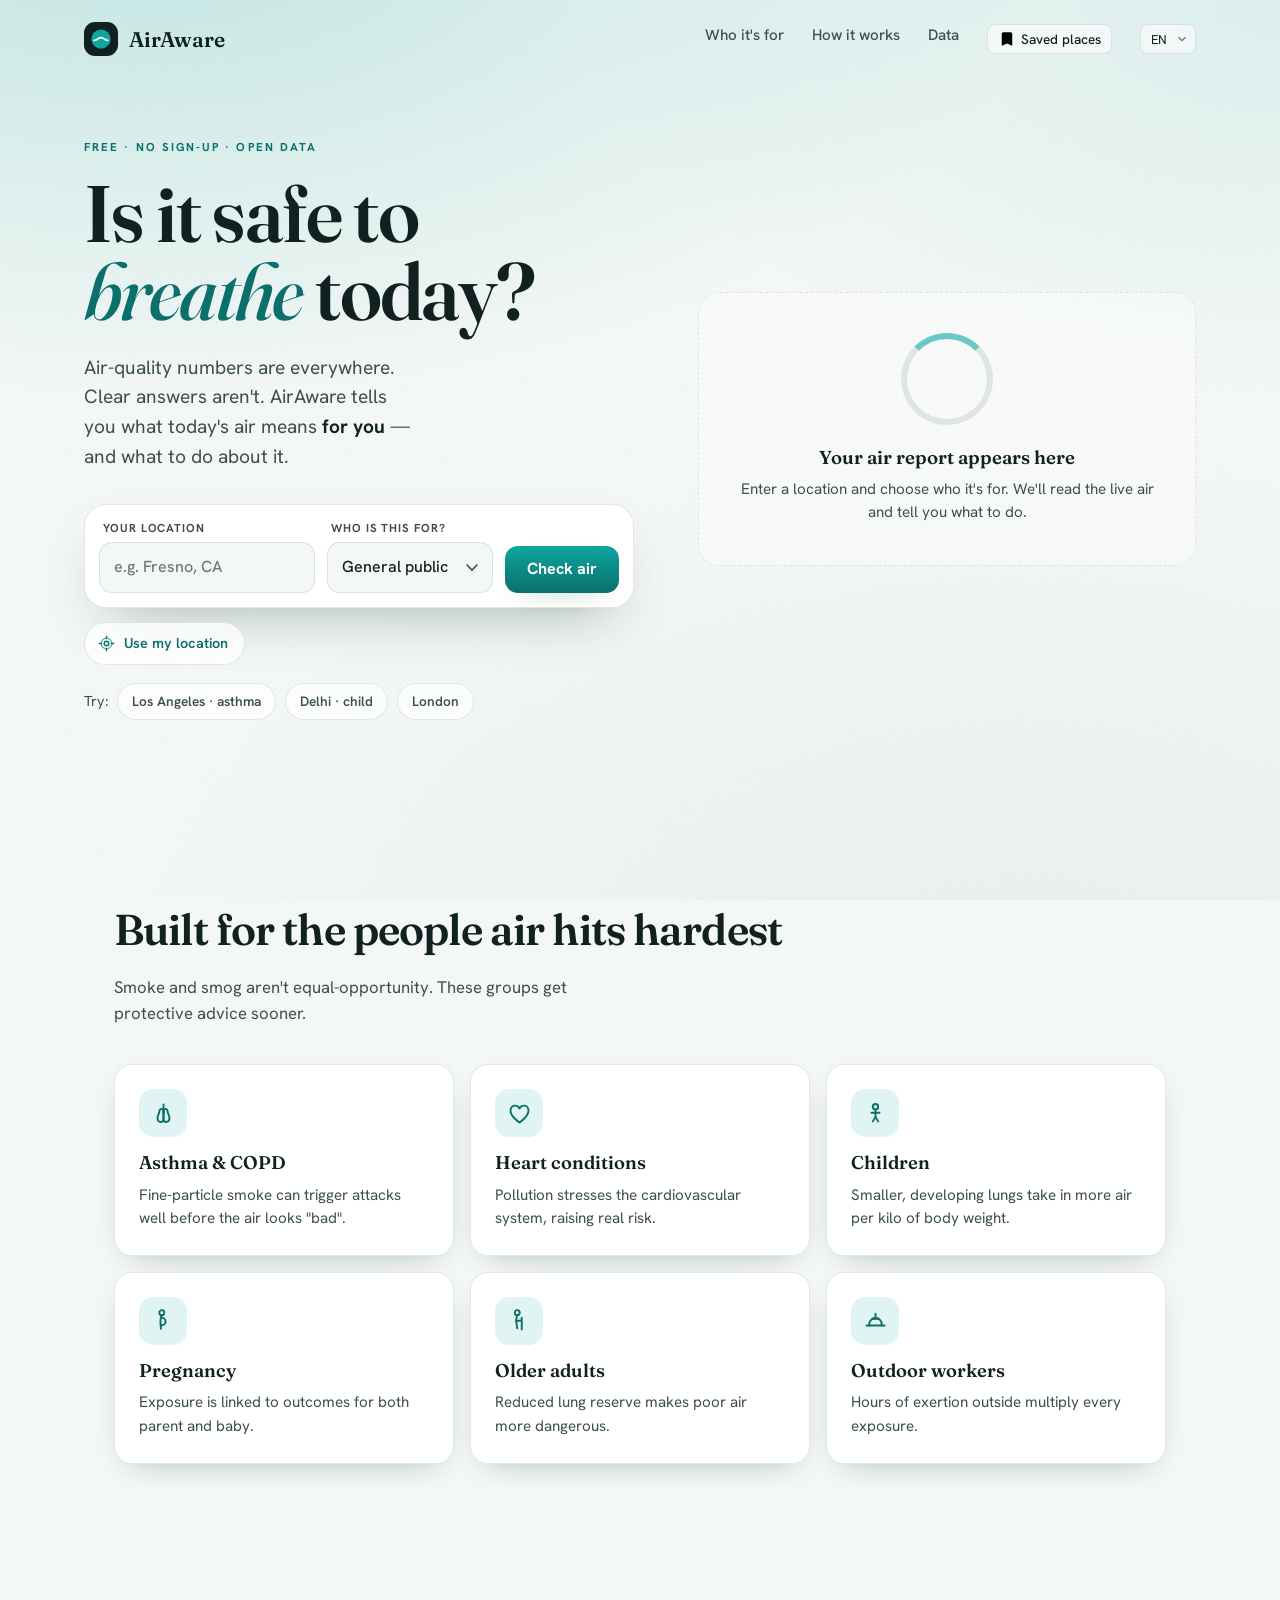
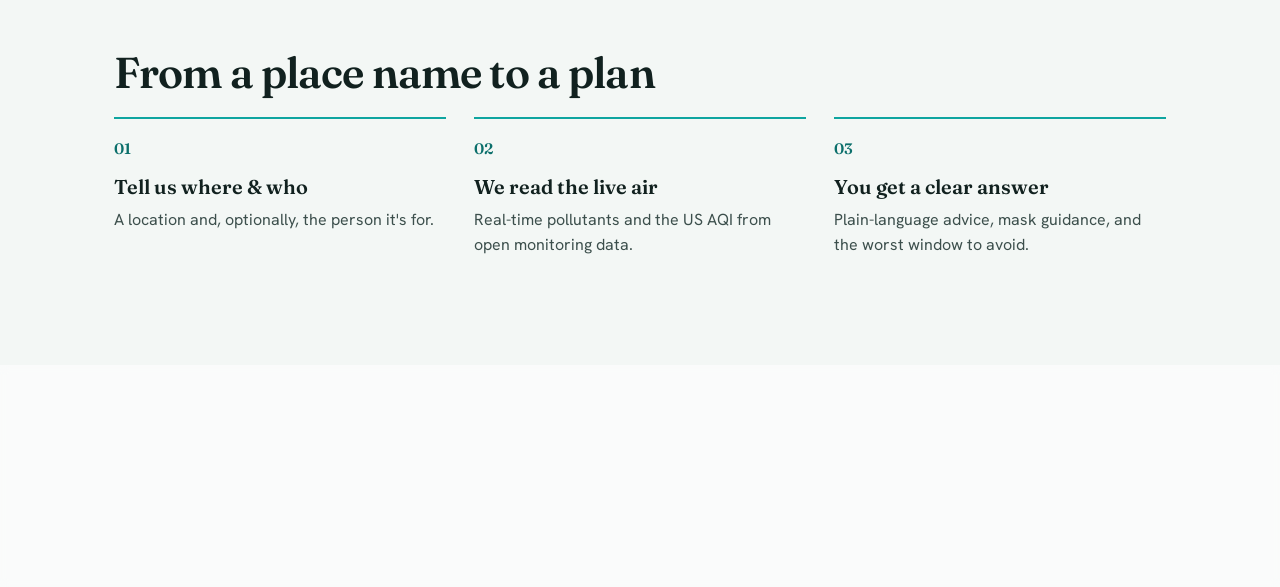
==== commit 7c55e0cf: "AQHI formula fix + i18n (7 languages) + saved places + browser alerts AQHI fix (regional.py, app.js," ====
--- a/docs/standalone.html
+++ b/docs/standalone.html
@@ -496,19 +496,254 @@
   .checker { grid-template-columns: 1fr 1fr; }
   .btn-check { grid-column: 1 / -1; justify-content: center; }
   .who-grid, .steps { grid-template-columns: 1fr 1fr; }
-  .site-nav { display: none; }
+  .site-nav { gap: 8px; }
+  .site-nav > a { display: none; }
 }
 @media (max-width: 560px) {
   .checker { grid-template-columns: 1fr; }
   .who-grid, .steps { grid-template-columns: 1fr; }
   .bar-row { grid-template-columns: 92px 1fr 48px; }
   .card-top { flex-direction: column; text-align: center; }
-}
+  .saved-panel { width: 100%; }
+}
+
+/* ---------- RTL support for Arabic ---------- */
+[dir="rtl"] .saved-panel { right: auto; left: 0; border-left: none; border-right: 1px solid var(--line); }
+[dir="rtl"] .site-nav { flex-direction: row-reverse; }
+[dir="rtl"] .saved-load { text-align: right; }
 
 @media (prefers-reduced-motion: reduce) {
   *, *::before, *::after { animation-duration: .001s !important; transition-duration: .001s !important; }
   .air-field { display: none; }
 }
+
+/* ---------- Saved-places drawer ---------- */
+
+.saved-panel {
+  position: fixed;
+  top: 0;
+  right: 0;
+  bottom: 0;
+  width: min(360px, 90vw);
+  background: #fff;
+  border-left: 1px solid var(--line);
+  box-shadow: -8px 0 32px rgba(0, 0, 0, 0.12);
+  z-index: 200;
+  overflow-y: auto;
+  padding: 28px 22px;
+  display: flex;
+  flex-direction: column;
+  gap: 12px;
+}
+
+.saved-panel[hidden] { display: none; }
+
+.saved-panel-title {
+  font-family: "Fraunces", serif;
+  font-weight: 600;
+  font-size: 1.15rem;
+  margin: 0 0 4px;
+  color: var(--ink);
+}
+
+.no-places {
+  color: var(--ink-soft);
+  font-size: 0.9rem;
+  margin: 0;
+}
+
+.saved-item {
+  display: flex;
+  align-items: stretch;
+  border: 1px solid var(--line);
+  border-radius: 10px;
+  overflow: hidden;
+}
+
+.saved-load {
+  flex: 1;
+  text-align: left;
+  padding: 10px 12px;
+  background: none;
+  border: none;
+  cursor: pointer;
+  display: flex;
+  flex-direction: column;
+  gap: 2px;
+  text-decoration: none;
+  color: var(--ink);
+  transition: background 0.15s;
+}
+
+.saved-load:hover { background: var(--accent-tint); }
+
+.saved-name {
+  font-weight: 600;
+  font-size: 0.95rem;
+  line-height: 1.2;
+}
+
+.saved-group {
+  font-size: 0.8rem;
+  color: var(--ink-soft);
+}
+
+.saved-remove {
+  padding: 0 12px;
+  background: none;
+  border: none;
+  border-left: 1px solid var(--line);
+  cursor: pointer;
+  color: var(--ink-soft);
+  font-size: 1.1rem;
+  transition: background 0.15s, color 0.15s;
+}
+
+.saved-remove:hover { background: #fee2e2; color: #dc2626; }
+
+/* ---------- Language switcher ---------- */
+
+.lang-select {
+  appearance: none;
+  background: rgba(255, 255, 255, 0.55);
+  border: 1px solid var(--line);
+  border-radius: 8px;
+  padding: 5px 28px 5px 10px;
+  font-size: 0.8rem;
+  font-family: inherit;
+  color: var(--ink);
+  cursor: pointer;
+  background-image: url("data:image/svg+xml,%3Csvg xmlns='http://www.w3.org/2000/svg' viewBox='0 0 24 24' fill='none' stroke='%236b7280' stroke-width='2'%3E%3Cpath d='M6 9l6 6 6-6'/%3E%3C/svg%3E");
+  background-repeat: no-repeat;
+  background-position: right 6px center;
+  background-size: 14px;
+  transition: background 0.2s;
+}
+
+.lang-select:hover { background-color: rgba(255, 255, 255, 0.85); }
+
+/* ---------- Nav bookmark button ---------- */
+
+.nav-btn {
+  display: inline-flex;
+  align-items: center;
+  gap: 5px;
+  background: rgba(255, 255, 255, 0.55);
+  border: 1px solid var(--line);
+  border-radius: 8px;
+  padding: 5px 10px;
+  font-family: inherit;
+  font-size: 0.85rem;
+  font-weight: 500;
+  color: var(--ink);
+  cursor: pointer;
+  transition: background 0.2s, border-color 0.2s;
+  text-decoration: none;
+  white-space: nowrap;
+}
+
+.nav-btn:hover { background: rgba(255, 255, 255, 0.85); border-color: var(--teal); }
+
+/* ---------- Save-row / alert bar (inside result card) ---------- */
+
+.save-row {
+  display: flex;
+  flex-wrap: wrap;
+  gap: 8px;
+  align-items: center;
+  padding: 10px 14px;
+  background: var(--accent-tint);
+  border-bottom: 1px solid var(--line);
+  border-radius: 12px 12px 0 0;
+  margin: -16px -16px 16px -16px;
+}
+
+.btn-save-place {
+  background: var(--accent);
+  color: #fff;
+  border: none;
+  border-radius: 8px;
+  padding: 6px 14px;
+  font-family: inherit;
+  font-size: 0.82rem;
+  font-weight: 600;
+  cursor: pointer;
+  transition: background 0.2s, opacity 0.2s;
+  white-space: nowrap;
+}
+
+.btn-save-place:hover:not(:disabled) { background: var(--teal-deep); }
+.btn-save-place:disabled { opacity: 0.5; cursor: default; }
+
+.alert-bar {
+  display: flex;
+  flex-wrap: wrap;
+  gap: 6px;
+  align-items: center;
+  flex: 1;
+}
+
+.alert-status.on {
+  font-size: 0.8rem;
+  font-weight: 600;
+  color: var(--accent);
+  background: rgba(14, 165, 160, 0.1);
+  padding: 4px 10px;
+  border-radius: 20px;
+}
+
+.alert-toggle {
+  border-radius: 8px;
+  padding: 5px 12px;
+  font-family: inherit;
+  font-size: 0.8rem;
+  font-weight: 500;
+  cursor: pointer;
+  transition: background 0.2s, border-color 0.2s;
+}
+
+.alert-toggle.on {
+  background: none;
+  border: 1px solid var(--accent);
+  color: var(--accent);
+}
+
+.alert-toggle.on:hover { background: var(--accent-tint); }
+
+.alert-toggle.off {
+  background: none;
+  border: 1px solid #dc2626;
+  color: #dc2626;
+}
+
+.alert-toggle.off:hover { background: #fee2e2; }
+
+.alert-threshold {
+  display: flex;
+  align-items: center;
+  gap: 5px;
+  font-size: 0.8rem;
+  color: var(--ink-soft);
+}
+
+.threshold-select {
+  appearance: none;
+  background: #fff;
+  border: 1px solid var(--line);
+  border-radius: 6px;
+  padding: 3px 24px 3px 8px;
+  font-family: inherit;
+  font-size: 0.8rem;
+  color: var(--ink);
+  cursor: pointer;
+  background-image: url("data:image/svg+xml,%3Csvg xmlns='http://www.w3.org/2000/svg' viewBox='0 0 24 24' fill='none' stroke='%236b7280' stroke-width='2'%3E%3Cpath d='M6 9l6 6 6-6'/%3E%3C/svg%3E");
+  background-repeat: no-repeat;
+  background-position: right 4px center;
+  background-size: 12px;
+}
+
+.alert-msg { font-size: 0.8rem; margin: 0; }
+.alert-msg.warn { color: #dc2626; }
 
 /* Comfortable tap targets on touch devices (WCAG 2.5.5) */
 @media (pointer: coarse) {
@@ -554,8 +789,26 @@
       <a href="#who">Who it's for</a>
       <a href="#how">How it works</a>
       <a href="#trust">Data</a>
+      <button class="nav-btn" id="saved-btn" type="button" aria-expanded="false">
+        <svg viewBox="0 0 24 24" aria-hidden="true" width="18" height="18">
+          <path d="M17 3H7a2 2 0 0 0-2 2v16l7-3 7 3V5a2 2 0 0 0-2-2z"/>
+        </svg>
+        <span data-i18n="app.saved_places">Saved places</span>
+      </button>
+      <select id="lang-select" class="lang-select" aria-label="Language">
+        <option value="en">EN</option>
+        <option value="es">ES</option>
+        <option value="hi">HI</option>
+        <option value="id">ID</option>
+        <option value="zh">ZH</option>
+        <option value="ar">AR</option>
+        <option value="fr">FR</option>
+      </select>
     </nav>
   </header>
+
+  <!-- Saved-places drawer (populated by app.js savedPlacesDrawer()) -->
+  <aside id="saved-places" class="saved-panel" aria-label="Saved places" hidden></aside>
 
   <main>
     <section class="hero">
@@ -765,6 +1018,199 @@
   wv: "west virginia", wi: "wisconsin", wy: "wyoming", dc: "district of columbia",
 };
 
+// ---------- i18n infrastructure (mirrors nothing on the Python side — pure JS) ----------
+//
+// Loads language catalogs from docs/i18n/*.json (fetched once, cached in memory).
+// Strings are accessed via t(path) where path is a dot-notation key, e.g.:
+//   t("app.check_air")   → "Check air"
+//   t("who.title")      → "Built for the people…"
+//   t("app.cig_today", { n: 3 })  → "Today's air ≈ 3 cigarettes"
+//
+// RTL languages set dir="rtl" on <html>.
+
+let _i18n = null;          // { lang, dir, name, app, who, how, ... }
+let _i18nCatalog = null;    // raw catalog object
+const _i18nCache = {};      // url → promise
+
+async function loadI18n(lang) {
+  if (_i18nCache[lang]) return _i18nCache[lang];
+  _i18nCache[lang] = (async () => {
+    try {
+      const r = await fetch(`i18n/${lang}.json`);
+      if (!r.ok) throw new Error(`HTTP ${r.status}`);
+      return r.json();
+    } catch {
+      // Fall back to English
+      try {
+        const r = await fetch("i18n/en.json");
+        return r.ok ? r.json() : {};
+      } catch {
+        return {};
+      }
+    }
+  })();
+  return _i18nCache[lang];
+}
+
+function t(key, vars) {
+  if (!_i18n) return key;
+  const parts = key.split(".");
+  let val = _i18n;
+  for (const p of parts) { val = val?.[p]; if (val === undefined) return key; }
+  if (typeof val !== "string") return key;
+  return vars
+    ? val.replace(/\{(\w+)\}/g, (_, k) => String(vars[k] ?? `{${k}}`))
+    : val;
+}
+
+function tPlural(key, count, vars) {
+  const pluralized = key.replace("_pl", count === 1 ? "" : "s");
+  return t(pluralized, { ...vars, n: count });
+}
+
+async function applyI18n(lang) {
+  _i18n = await loadI18n(lang);
+  _i18nCatalog = _i18n;
+  document.documentElement.lang = lang;
+  document.documentElement.dir = _i18n.dir || "ltr";
+  // Persist language choice
+  try { localStorage.setItem("airaware_lang", lang); } catch (_) {}
+  // Apply strings to static elements
+  applyI18nToDOM(document.body);
+}
+
+function applyI18nToDOM(root) {
+  if (!_i18nCatalog) return;
+  root.querySelectorAll("[data-i18n]").forEach((el) => {
+    const key = el.dataset.i18n;
+    const val = t(key);
+    if (el.tagName === "INPUT" || el.tagName === "TEXTAREA") {
+      el.placeholder = val;
+    } else {
+      el.textContent = val;
+    }
+  });
+  root.querySelectorAll("[data-i18n-html]").forEach((el) => {
+    el.innerHTML = t(el.dataset.i18nHtml);
+  });
+}
+
+// ---------- saved places (localStorage only — nothing leaves the browser) ----------
+//
+// Each saved place stores the resolved place object plus the user's group so the
+// next check is instant. We use localStorage so it persists across sessions.
+
+const SAVED_KEY = "airaware_places";
+const ALERT_KEY = "airaware_alerts";
+
+function getSavedPlaces() {
+  try { return JSON.parse(localStorage.getItem(SAVED_KEY) || "[]"); }
+  catch { return []; }
+}
+
+function savePlace(place, group) {
+  const places = getSavedPlaces();
+  // Avoid duplicates by lat/lon
+  const exists = places.some(
+    (p) => p.latitude === place.latitude && p.longitude === place.longitude
+  );
+  if (exists) return false;
+  places.unshift({ ...place, savedGroup: group, savedAt: Date.now() });
+  if (places.length > 10) places.length = 10; // cap at 10
+  try { localStorage.setItem(SAVED_KEY, JSON.stringify(places)); } catch (_) {}
+  return true;
+}
+
+function removeSavedPlace(latitude, longitude) {
+  const places = getSavedPlaces().filter(
+    (p) => !(p.latitude === latitude && p.longitude === longitude)
+  );
+  try { localStorage.setItem(SAVED_KEY, JSON.stringify(places)); } catch (_) {}
+}
+
+// ---------- opt-in browser notifications (localStorage only) ----------
+//
+// User grants permission once; AirAware fires a notification only when a saved
+// place's AQI crosses the user's threshold. Threshold defaults to "Moderate" (100).
+
+function getAlertPrefs() {
+  try { return JSON.parse(localStorage.getItem(ALERT_KEY) || "{}"); }
+  catch { return {}; }
+}
+
+function setAlertPrefs(prefs) {
+  try { localStorage.setItem(ALERT_KEY, JSON.stringify(prefs)); } catch (_) {}
+}
+
+function getAlertThreshold() {
+  const prefs = getAlertPrefs();
+  return prefs.threshold ?? 100; // default: alert when AQI > 100
+}
+
+function isAlertsEnabled() {
+  return getAlertPrefs().enabled === true;
+}
+
+async function requestAlertPermission() {
+  if (!("Notification" in window)) return "unsupported";
+  if (Notification.permission === "granted") return "granted";
+  if (Notification.permission === "denied") return "denied";
+  return Notification.requestPermission();
+}
+
+async function enableAlerts(place, group) {
+  const perm = await requestAlertPermission();
+  if (perm !== "granted") return perm;
+  const prefs = getAlertPrefs();
+  prefs.enabled = true;
+  prefs.threshold = prefs.threshold ?? 100;
+  // Remember this place as the alert-watch target
+  prefs.watchPlace = {
+    latitude: place.latitude,
+    longitude: place.longitude,
+    group: group,
+    label: placeLabel(place),
+  };
+  setAlertPrefs(prefs);
+  return "enabled";
+}
+
+function disableAlerts() {
+  const prefs = getAlertPrefs();
+  prefs.enabled = false;
+  setAlertPrefs(prefs);
+}
+
+// Check if saved place AQI crosses threshold and fire one notification per
+// threshold-crossing event (tracked in sessionStorage to avoid repeat noise).
+async function checkAlertThreshold() {
+  const prefs = getAlertPrefs();
+  if (!prefs.enabled || !prefs.watchPlace) return;
+  const { latitude, longitude, group, label } = prefs.watchPlace;
+  try {
+    const reading = await airQuality(latitude, longitude);
+    const { aqi, category } = advise(reading, group);
+    const threshold = prefs.threshold ?? 100;
+    const sessionKey = `airaware_last_alert_${latitude}_${longitude}`;
+    if (aqi <= threshold) return;
+    const last = sessionStorage.getItem(sessionKey);
+    const now = Date.now();
+    if (last && now - +last < 3600000) return; // max 1/hr per place
+    const headline = RISK_ADVICE[baseRisk(aqi)]?.[0] || "";
+    new Notification(t("app.alert_notification_title"), {
+      body: t("app.alert_notification_body", {
+        location: label,
+        aqi,
+        category,
+        headline,
+      }),
+      icon: "icons/icon-192.png",
+      badge: "icons/icon-192.png",
+    });
+    sessionStorage.setItem(sessionKey, String(now));
+  } catch (_) {}
+}
+
 // ---------- data layer ----------
 
 class LookupError extends Error {}
@@ -1079,11 +1525,35 @@
   return { system: "India NAQI", value: String(idx), label: naqiCategory(idx), scale: "0–500", source: "India CPCB" };
 }
 
+// ---------- Canada AQHI (mirrors _aqhi in regional.py) ----------
+// AQHI = (10/10.4) × 100 × [(exp(0.000537×O3_ppb)−1)+(exp(0.000871×NO2_ppb)−1)+(exp(0.000487×PM2.5)−1)]
+// O3/NO2 in µg/m³ from Open-Meteo → convert to ppb (×0.70 / ×0.53).
+// Factors empirically calibrated: O3×0.70, NO2×0.53 (vs live weather.gc.ca AQHI).
+function aqhi(p) {
+  const o3_ug  = p.ozone;
+  const no2_ug = p.nitrogen_dioxide;
+  const pm25   = p.pm2_5;
+  const o3_ppb  = o3_ug  != null ? o3_ug  * 0.70 : null;
+  const no2_ppb = no2_ug != null ? no2_ug * 0.53 : null;
+  const hasO3  = o3_ppb  != null && o3_ppb  > 0;
+  const hasNO2 = no2_ppb != null && no2_ppb > 0;
+  const hasPM  = pm25   != null && pm25   > 0;
+  if (!(hasO3 || hasNO2 || hasPM)) return null;
+  const t1 = hasO3  ? (Math.exp(0.000537 * o3_ppb)  - 1) : 0;
+  const t2 = hasNO2 ? (Math.exp(0.000871 * no2_ppb) - 1) : 0;
+  const t3 = hasPM  ? (Math.exp(0.000487 * pm25)    - 1) : 0;
+  const raw = (10 / 10.4) * 100 * (t1 + t2 + t3);
+  const index = Math.max(1, Math.round(raw));
+  const label = index <= 3 ? "Low" : index <= 6 ? "Moderate" : index <= 10 ? "High" : "Very High";
+  return { system: "Canada AQHI", value: String(index), label, scale: "1–10+", source: "Environment and Climate Change Canada" };
+}
+
 function regionalIndex(pollutants, countryCode) {
   if (!countryCode) return null;
   const cc = countryCode.toUpperCase();
   if (cc === "GB") return daqi(pollutants);
   if (cc === "IN") return naqi(pollutants);
+  if (cc === "CA") return aqhi(pollutants);
   if (EU_EEA.has(cc)) return eaqi(pollutants);
   return null;
 }
@@ -1420,7 +1890,7 @@
 
 function renderResult(d) {
   setAccent(d.category);
-  const maskTag = d.wear_mask ? `<span class="tag mask">😷 Wear an N95 outdoors</span>` : "";
+  const maskTag = d.wear_mask ? `<span class="tag mask">😷 ${esc(t("app.mask_tag"))}</span>` : "";
   const domTag = d.dominant_pollutant ? `<span class="tag"><span class="dot"></span>${esc(d.dominant_pollutant)}</span>` : "";
   const peakTag = d.peak_window ? `<span class="tag">⏱ Worst ${esc(d.peak_window)}</span>` : "";
   const bestTag = d.best_window ? `<span class="tag good">🌿 Cleanest ${esc(d.best_window)}</span>` : "";
@@ -1429,36 +1899,48 @@
   const regionalPill = d.regional
     ? `<span class="regional-pill" title="${esc(d.regional.source)} · scale ${esc(d.regional.scale)}">${esc(d.regional.system)} ${esc(d.regional.value)} · ${esc(d.regional.label)}</span>` : "";
   const escNote = d.escalated
-    ? `<span class="tuned-note">raised one level for you</span>` : "";
+    ? `<span class="tuned-note">${esc(t("app.raised_for_you"))}</span>` : "";
   const obs = d.observed_at ? esc(d.observed_at.replace("T", " ")) : "—";
   const idxLine = d.regional
-    ? `US EPA AQI (primary) + ${esc(d.regional.system)} for your country`
-    : "US EPA AQI categories";
+    ? t("app.index_regional", { system: esc(d.regional.system) })
+    : t("app.index_us_aqi");
   const whyAdvice = d.escalated
-    ? "Risk is raised one band because sensitive groups should act sooner (US EPA guidance)."
-    : "Advice follows US EPA AQI category guidance.";
+    ? t("app.why_sensitive")
+    : t("app.why_this_advice");
   const trustBlock = `
     <details class="trust">
-      <summary>Where this comes from</summary>
+      <summary>${esc(t("app.where_from"))}</summary>
       <ul>
-        <li><b>Observed:</b> ${obs} (local time)</li>
-        <li><b>Data:</b> live air quality &amp; geocoding from Open-Meteo — free, open, no tracking</li>
-        <li><b>Index:</b> ${idxLine}</li>
-        <li><b>Why this advice:</b> ${whyAdvice}</li>
+        <li><b>${esc(t("app.observed"))}:</b> ${obs} (local time)</li>
+        <li><b>${esc(t("app.data_source"))}:</b> ${esc(t("app.data_source_body"))}</li>
+        <li><b>${esc(t("app.index_label"))}:</b> ${idxLine}</li>
+        <li><b>${esc(t("app.why_title"))}:</b> ${whyAdvice}</li>
       </ul>
     </details>`;
   const whyBlock = d.cause_text
-    ? `<p class="why"><b>Why:</b> ${esc(d.cause_text)}</p>` : "";
+    ? `<p class="why"><b>${esc(t("app.why_title"))}:</b> ${esc(d.cause_text)}</p>` : "";
   const windowsBlock = d.windows
     ? `<div class="windows"><b>Indoors:</b> ${esc(d.windows)}
          <details class="more">
-           <summary>Indoor playbook</summary>
+           <summary>${esc(t("app.indoor_title"))}</summary>
            <ul>${INDOOR_PLAYBOOK.map((s) => `<li>${esc(s)}</li>`).join("")}</ul>
          </details>
        </div>` : "";
 
+  // Save / alerts buttons (shown only when lastPlace is available).
+  const saveAlertBar = lastPlace
+    ? `<div class="save-row">
+         <button class="btn-save-place" type="button"
+           data-lat="${lastPlace.latitude}" data-lon="${lastPlace.longitude}" data-group="${esc(d.group || "general")}">
+           ${esc(t("app.save_place"))}
+         </button>
+         ${buildAlertUI(lastPlace, d.group || "general")}
+       </div>`
+    : "";
+
   resultEl.innerHTML = `
     <article class="card">
+      ${saveAlertBar}
       <div class="card-top">
         <div class="gauge">
           ${gaugeSvg(d.aqi, d.category)}
@@ -1466,7 +1948,7 @@
         </div>
         <div class="card-head">
           <h2>${esc(d.location)}</h2>
-          <div class="place">Tuned for ${esc(groupLabel(d.group))} ${escNote}</div>
+          <div class="place">${esc(t("app.tuned_for", { group: groupLabel(d.group) }))} ${escNote}</div>
           <div class="pills"><span class="category-pill">${esc(d.category)}</span>${regionalPill}</div>
         </div>
       </div>
@@ -1481,15 +1963,153 @@
       </div>
       <div class="card-foot">
         ${trustBlock}
-        <p class="foot-disc">Informational, not a substitute for medical advice.</p>
+        <p class="foot-disc">${esc(t("app.foot_disclaimer"))}</p>
       </div>
     </article>`;
 
   requestAnimationFrame(() => countUp(resultEl.querySelector(".aqi-count"), d.aqi));
 }
 
+// ---------- saved-places drawer (rendered into #saved-places in index.html) ----------
+
+function savedPlacesDrawer() {
+  const places = getSavedPlaces();
+  const el = document.getElementById("saved-places");
+  if (!el) return;
+  if (!places.length) {
+    el.innerHTML = `<p class="no-places">${esc(t("app.no_saved"))}</p>`;
+    return;
+  }
+  el.innerHTML = places.map((p) => `
+    <div class="saved-item">
+      <button class="saved-load" data-lat="${p.latitude}" data-lon="${p.longitude}" data-group="${esc(p.savedGroup || "general")}" type="button">
+        <span class="saved-name">${esc(placeLabel(p))}</span>
+        <span class="saved-group">${esc(t("app.groups." + (p.savedGroup || "general")))}</span>
+      </button>
+      <button class="saved-remove" data-lat="${p.latitude}" data-lon="${p.longitude}" type="button" aria-label="${esc(t("app.remove_saved"))}">×</button>
+    </div>`).join("");
+}
+
+function buildAlertUI(place, group) {
+  const enabled = isAlertsEnabled();
+  const prefs = getAlertPrefs();
+  const isThisPlace = prefs.watchPlace
+    && prefs.watchPlace.latitude === place.latitude
+    && prefs.watchPlace.longitude === place.longitude;
+  const threshold = prefs.threshold ?? 100;
+  return `
+    <div class="alert-bar">
+      ${enabled && isThisPlace
+        ? `<span class="alert-status on">${esc(t("app.alerts_enabled"))}</span>
+           <button class="alert-toggle off" type="button">${esc(t("app.disable_alerts"))}</button>`
+        : `<button class="alert-toggle on" type="button">${esc(t("app.enable_alerts"))}</button>
+           <label class="alert-threshold">
+             <span>${esc(t("app.alert_threshold_label"))}</span>
+             <select class="threshold-select" data-lat="${place.latitude}" data-lon="${place.longitude}" data-group="${esc(group)}">
+               <option value="50" ${threshold == 50 ? "selected" : ""}>Good (50)</option>
+               <option value="100" ${threshold == 100 ? "selected" : ""}>Moderate (100)</option>
+               <option value="150" ${threshold == 150 ? "selected" : ""}>USG (150)</option>
+               <option value="200" ${threshold == 200 ? "selected" : ""}>Unhealthy (200)</option>
+             </select>
+           </label>`
+      }
+    </div>`;
+}
+
+// Delegated handler for the save-place button (card is re-rendered each time).
+document.addEventListener("click", (e) => {
+  const saveBtn = e.target.closest(".btn-save-place");
+  if (saveBtn) {
+    const { lat, lon, group } = saveBtn.dataset;
+    const place = { latitude: +lat, longitude: +lon };
+    // Restore full place details from lastPlace if it matches
+    if (lastPlace && lastPlace.latitude === +lat && lastPlace.longitude === +lon) {
+      Object.assign(place, lastPlace);
+    }
+    const ok = savePlace(place, group);
+    saveBtn.textContent = ok ? t("app.saved") : t("app.saved");
+    saveBtn.disabled = !ok;
+    savedPlacesDrawer();
+    return;
+  }
+});
+document.addEventListener("click", (e) => {
+  const load = e.target.closest(".saved-load");
+  if (load) {
+    const { lat, lon, group } = load.dataset;
+    groupSelect.value = group;
+    checkCoords(+lat, +lon, group);
+    return;
+  }
+  const rm = e.target.closest(".saved-remove");
+  if (rm) {
+    const { lat, lon } = rm.dataset;
+    removeSavedPlace(+lat, +lon);
+    savedPlacesDrawer();
+    return;
+  }
+  const alertOn = e.target.closest(".alert-toggle.on");
+  if (alertOn) {
+    const bar = alertOn.closest(".alert-bar");
+    const lat = +bar.querySelector(".threshold-select")?.dataset.lat || lastPlace?.latitude;
+    const lon = +bar.querySelector(".threshold-select")?.dataset.lon || lastPlace?.longitude;
+    const group = bar.querySelector(".threshold-select")?.dataset.group || groupSelect.value;
+    const sel = bar.querySelector(".threshold-select");
+    const threshold = sel ? +sel.value : 100;
+    if (lastPlace) {
+      enableAlerts(lastPlace, group).then((result) => {
+        if (result === "denied") {
+          bar.innerHTML = `<p class="alert-msg warn">${esc(t("app.alert_permission_denied"))}</p>`;
+        } else {
+          const prefs2 = getAlertPrefs();
+          prefs2.threshold = threshold;
+          setAlertPrefs(prefs2);
+          savedPlacesDrawer(); // refresh so alert badge shows
+        }
+      });
+    }
+    return;
+  }
+  const alertOff = e.target.closest(".alert-toggle.off");
+  if (alertOff) {
+    disableAlerts();
+    savedPlacesDrawer();
+    return;
+  }
+});
+
+document.addEventListener("change", (e) => {
+  const sel = e.target.closest(".threshold-select");
+  if (sel) {
+    const { lat, lon, group } = sel.dataset;
+    const prefs = getAlertPrefs();
+    prefs.threshold = +sel.value;
+    prefs.watchPlace = { latitude: +lat, longitude: +lon, group, label: placeLabel({ latitude: +lat, longitude: +lon }) };
+    setAlertPrefs(prefs);
+  }
+});
+
+// Language switcher: change the <select> to apply i18n.
+const langSelect = document.getElementById("lang-select");
+if (langSelect) {
+  langSelect.addEventListener("change", () => {
+    applyI18n(langSelect.value);
+  });
+}
+
+// Saved-places drawer toggle (open/close via nav button).
+const savedBtn = document.getElementById("saved-btn");
+const savedPanel = document.getElementById("saved-places");
+if (savedBtn && savedPanel) {
+  savedBtn.addEventListener("click", () => {
+    const open = !savedPanel.hidden;
+    savedPanel.hidden = open;
+    savedBtn.setAttribute("aria-expanded", String(!open));
+    if (!open) savedPlacesDrawer(); // populate when opening
+  });
+}
+
 // ---------- flows ----------
-
 // V6: a shimmering skeleton of the result card while live data loads, so the
 // layout settles instead of jumping in from a blank panel.
 function skeleton() {
@@ -1517,10 +2137,14 @@
   document.body.dataset.state = "loading";
   skeleton();
   try {
-    renderResult(await fn());
+    const result = await fn();
+    renderResult(result);
+    // After a successful check, update saved-places drawer and check alert threshold.
+    savedPlacesDrawer();
+    checkAlertThreshold();
   } catch (e) {
     if (e instanceof LookupError) renderError(e.message);
-    else renderError("Couldn't reach the air-quality service. Check your connection and try again.");
+    else renderError(t("app.error_generic"));
   } finally {
     document.body.dataset.state = "idle";
   }
@@ -1605,6 +2229,21 @@
 });
 
 placeholder();
+savedPlacesDrawer(); // populate saved-places drawer on load
+
+// i18n: restore saved language or default to browser language.
+(async () => {
+  const savedLang = (() => { try { return localStorage.getItem("airaware_lang"); } catch (_) { return null; } })();
+  const browserLang = navigator.language.slice(0, 2);
+  const supported = ["en", "es", "hi", "id", "zh", "ar", "fr"];
+  const initialLang = savedLang || (supported.includes(browserLang) ? browserLang : "en");
+  await applyI18n(initialLang);
+  // Sync lang-select to current language
+  const sel = document.getElementById("lang-select");
+  if (sel) sel.value = _i18n?.lang || "en";
+  // Check alert threshold on page load (background refresh).
+  checkAlertThreshold();
+})();
 
 // Register the service worker for offline/installable use. Guarded so it's a
 // no-op where unsupported or when opened via file:// (e.g. standalone.html).
